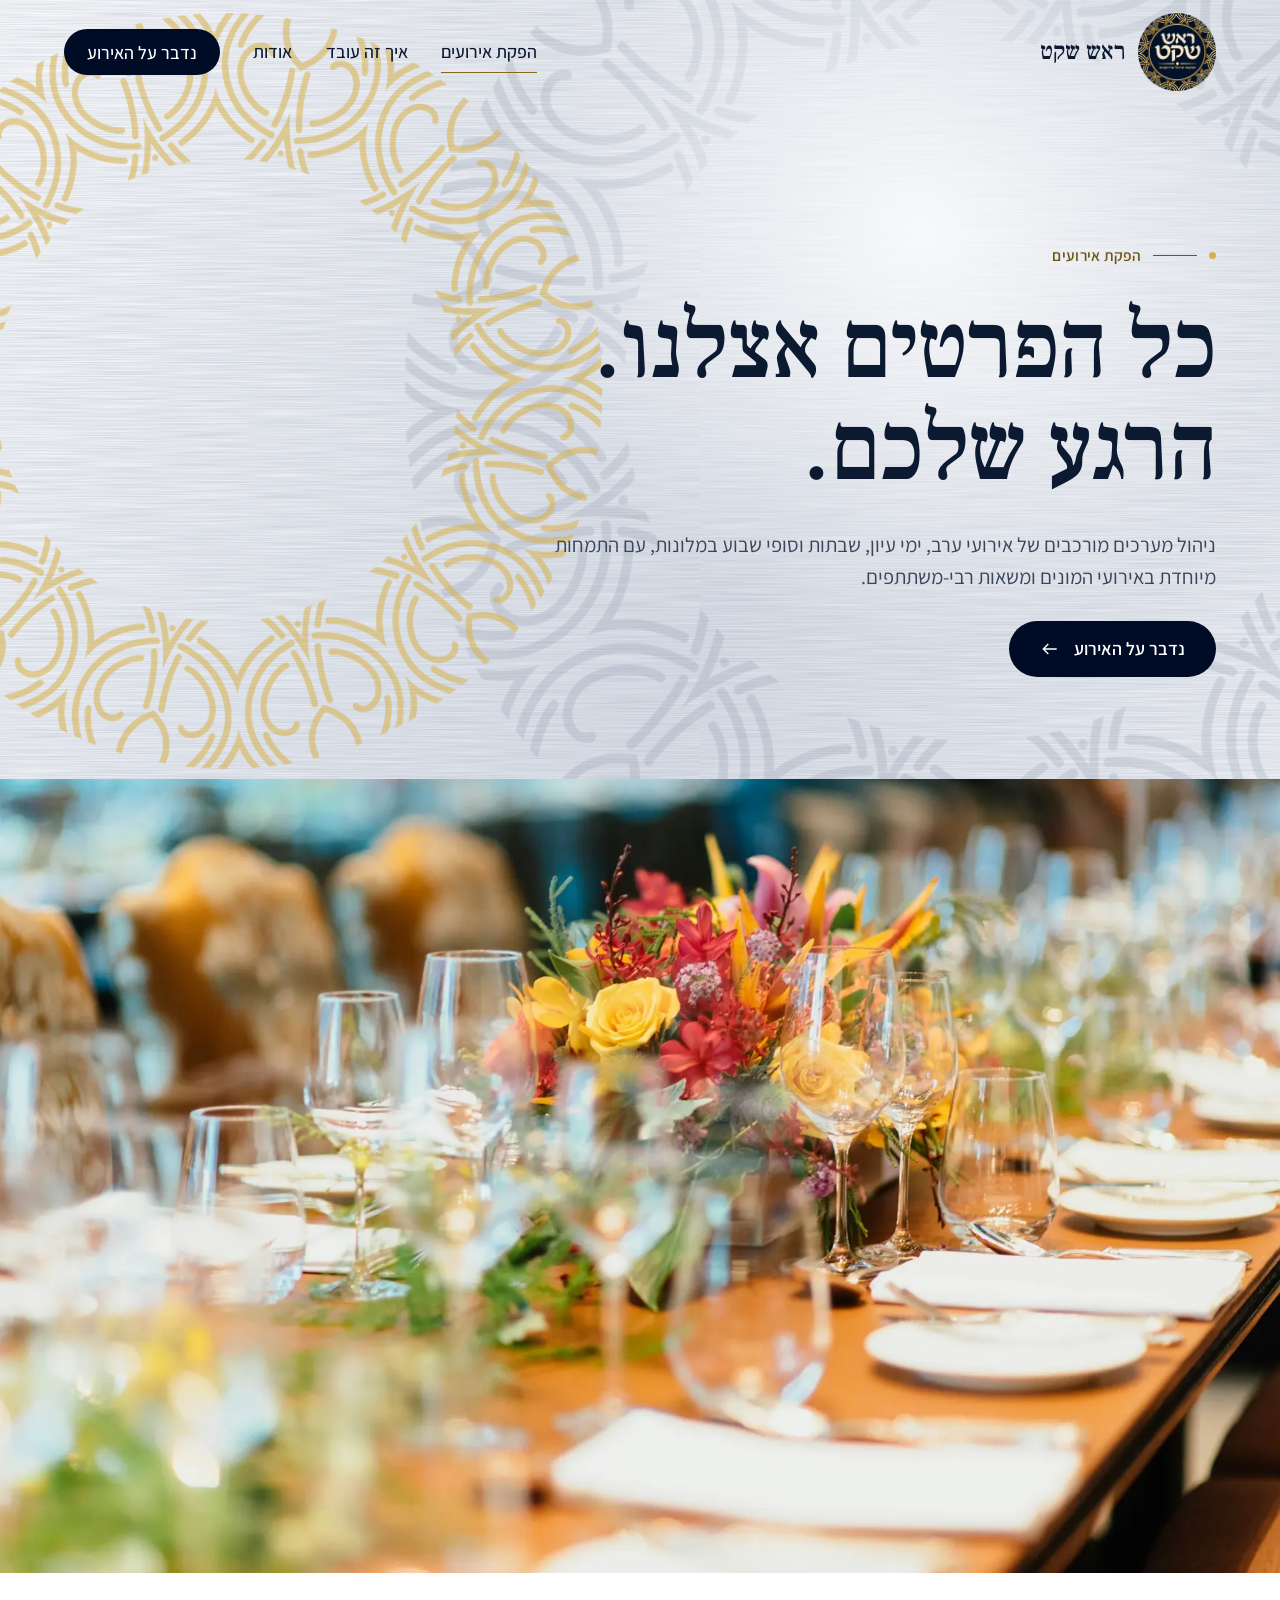
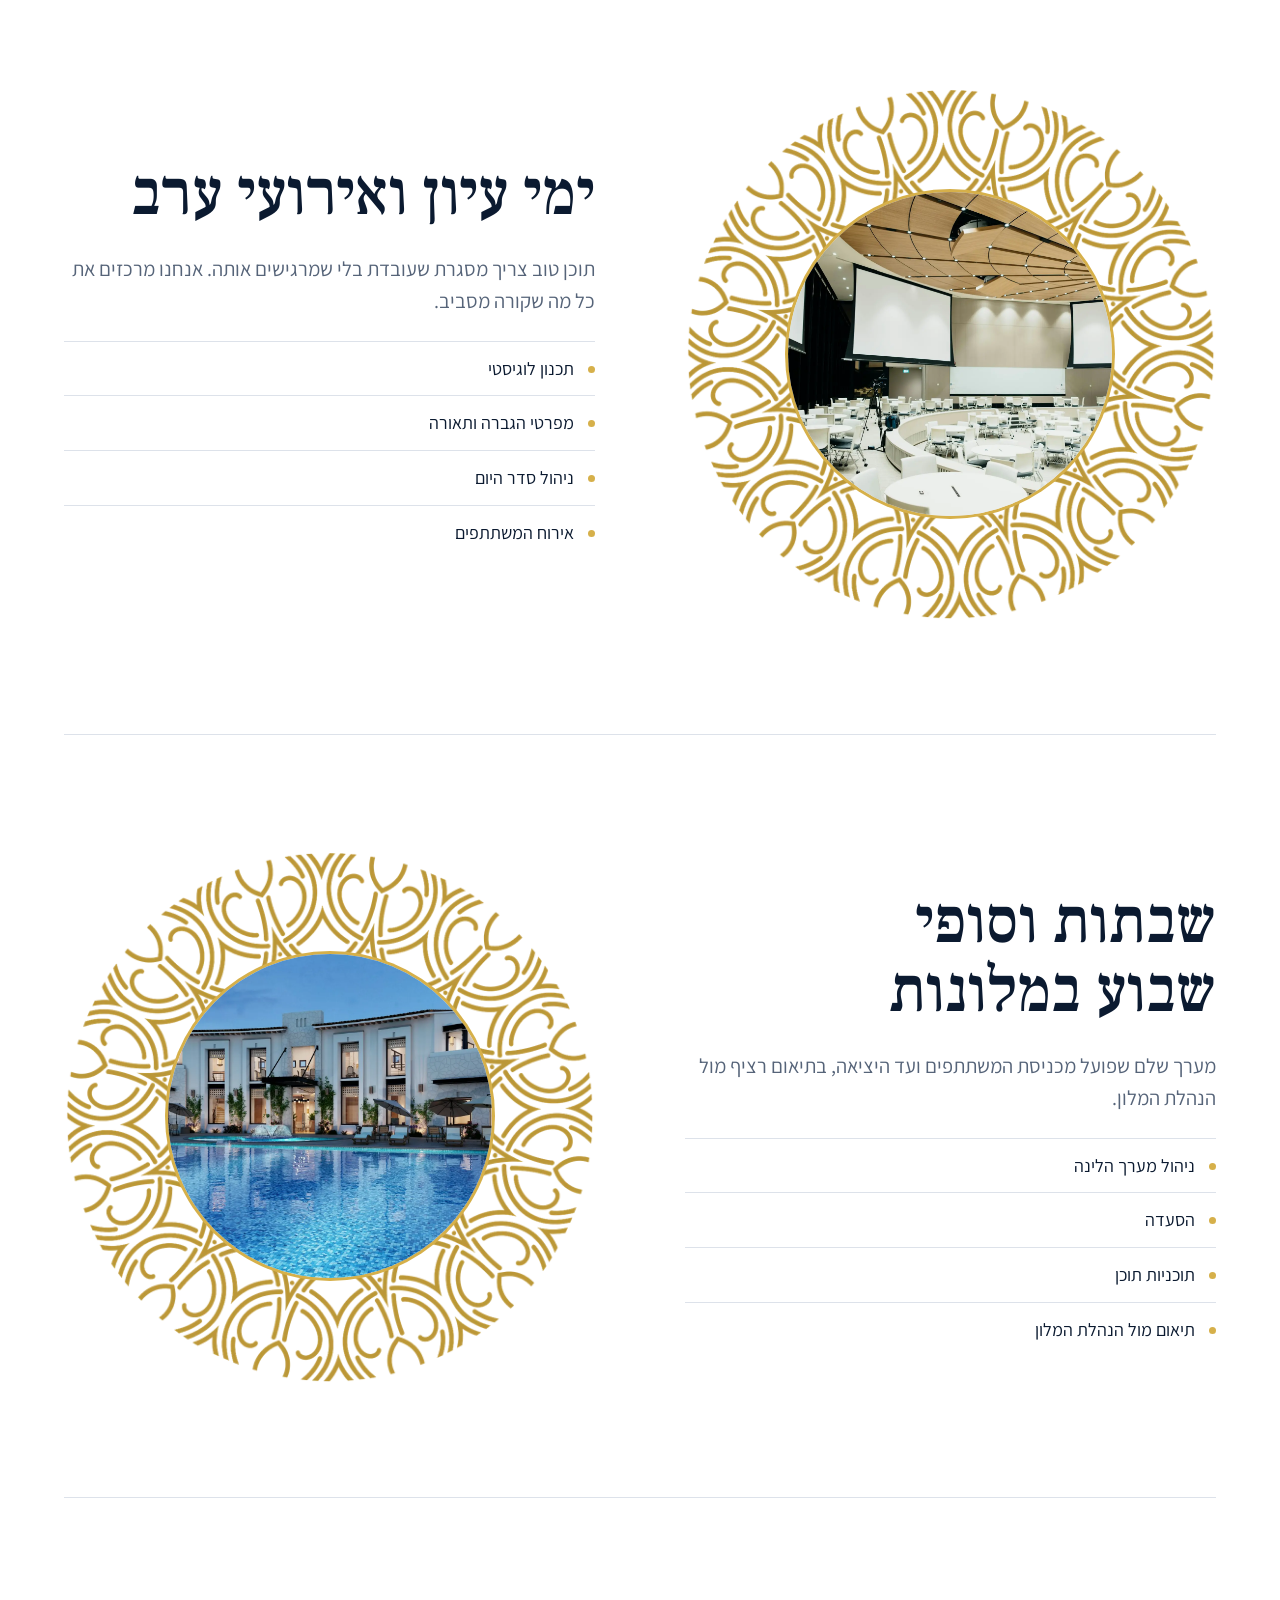
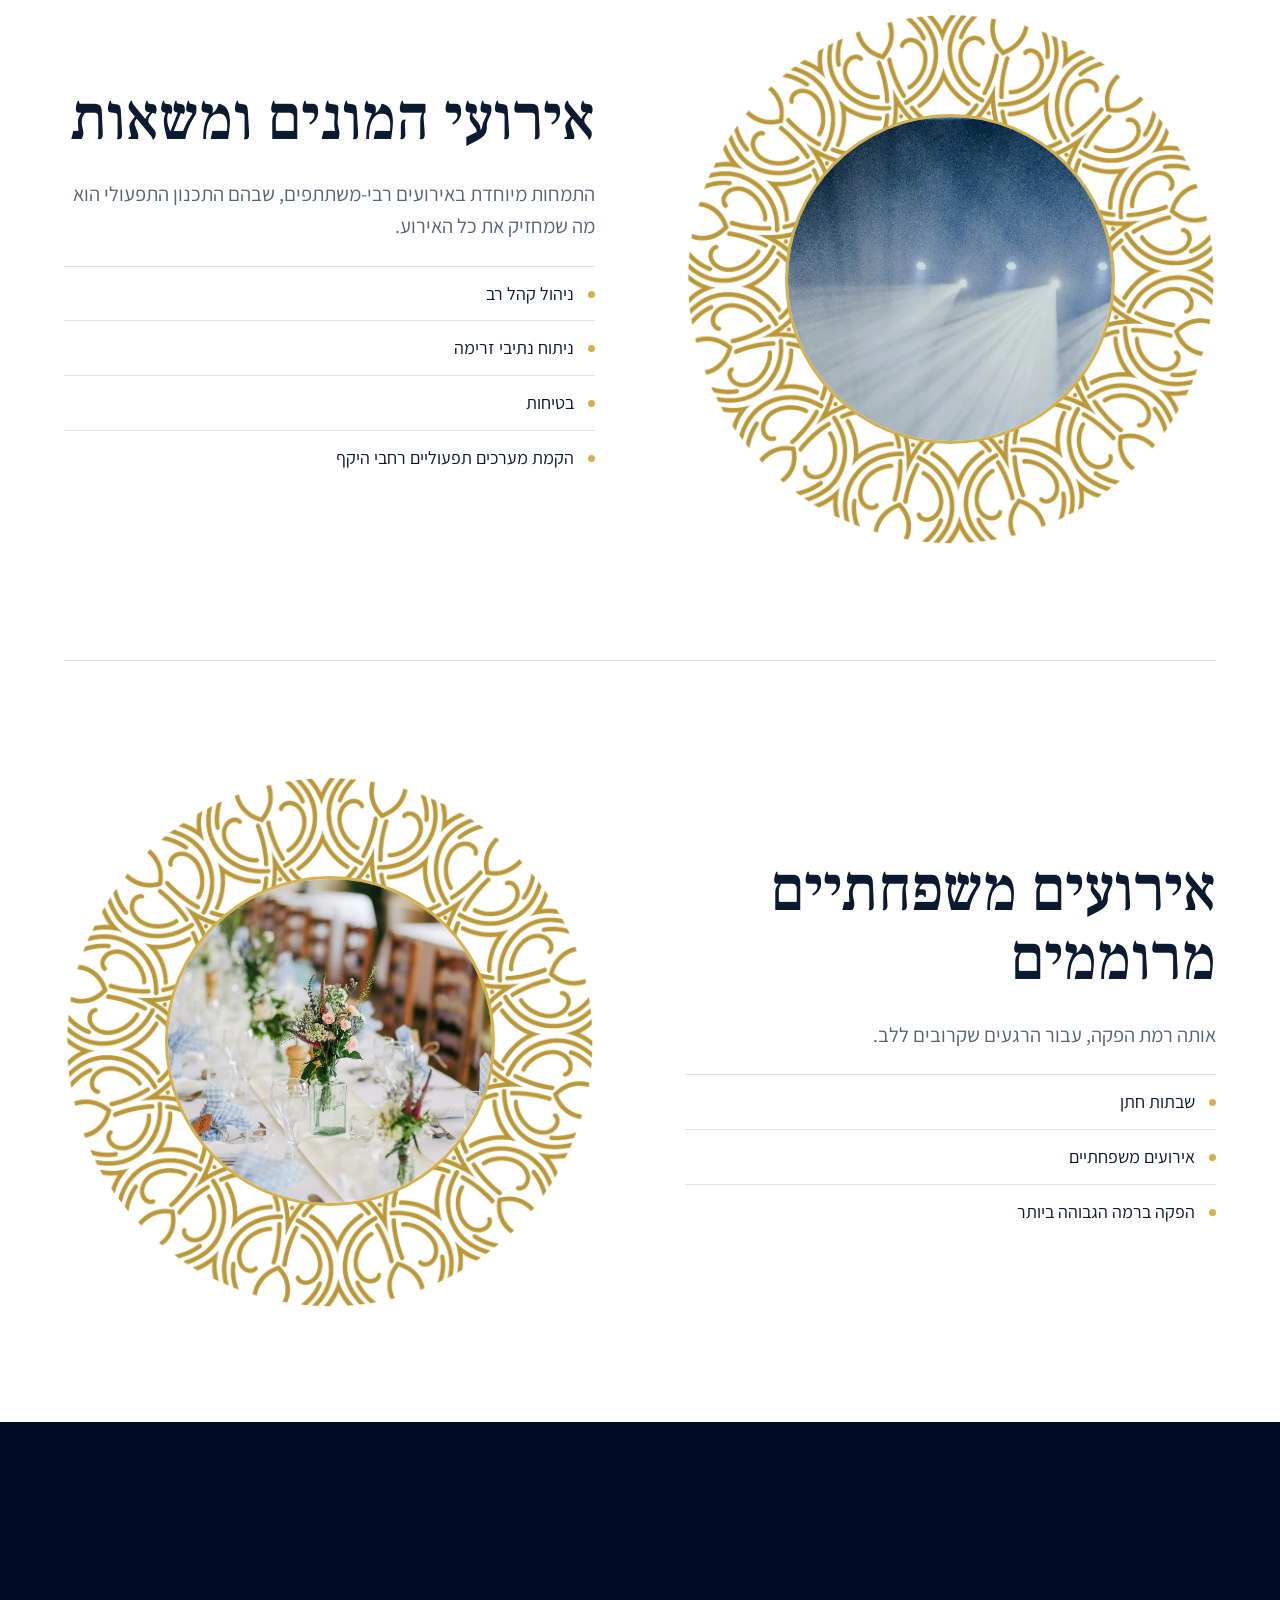
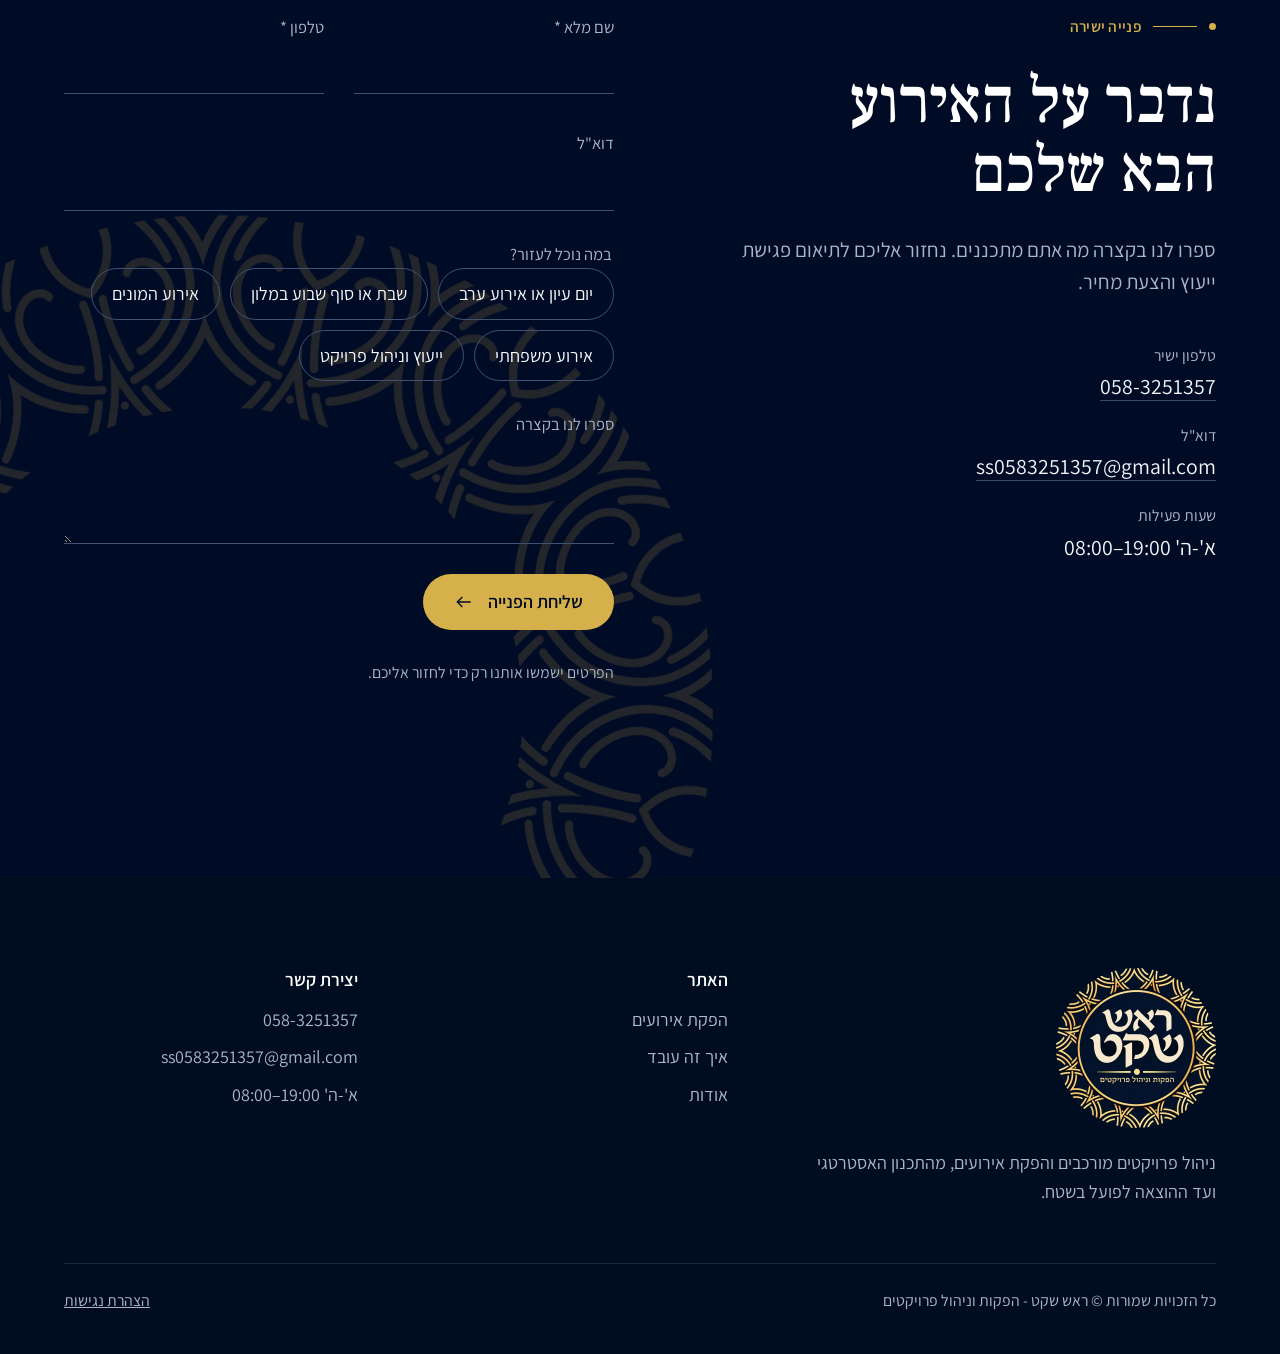
==== events.html @ f32905bb "Widen the closed circle so neighbouring tables show Co-Authored-By: Claude Opus 5.5 <noreply@anthrop" ====
<!doctype html>
<html lang="he" dir="rtl">
<head>
<title>הפקת אירועים | ראש שקט</title>
<meta charset="utf-8">
<meta name="viewport" content="width=device-width, initial-scale=1, viewport-fit=cover">
<meta name="claude:viewport-fit-sides" content="cover">
<meta name="description" content="הפקת ימי עיון, אירועי ערב, שבתות וסופי שבוע במלונות, אירועי המונים ומשאות ואירועים משפחתיים. גורם אחד שמרכז הכול.">
<meta name="theme-color" content="#000b25">
<meta property="og:title" content="הפקת אירועים | ראש שקט">
<meta property="og:description" content="הפקת ימי עיון, אירועי ערב, שבתות וסופי שבוע במלונות, אירועי המונים ומשאות ואירועים משפחתיים. גורם אחד שמרכז הכול.">
<meta property="og:type" content="website">
<meta property="og:locale" content="he_IL">
<meta property="og:image" content="assets/logo-disc.png">
<link rel="icon" href="assets/favicon.png" type="image/png">
<link rel="apple-touch-icon" href="assets/apple-touch-icon.png">
<link rel="preconnect" href="https://fonts.googleapis.com">
<link rel="preconnect" href="https://fonts.gstatic.com" crossorigin>
<link rel="stylesheet" href="https://fonts.googleapis.com/css2?family=Assistant:wght@400;500;600&family=Frank+Ruhl+Libre:wght@500&display=swap">
<link rel="stylesheet" href="assets/style.css?v=18">
<script type="application/ld+json">{"@context":"https://schema.org","@type":"ProfessionalService","name":"ראש שקט - הפקות וניהול פרויקטים","telephone":"+972-58-325-1357","email":"ss0583251357@gmail.com","openingHours":"Su-Th 08:00-19:00","areaServed":"IL"}</script>
</head>
<body>
<a class="skip" href="#main">דילוג לתוכן</a>
<header class="site-head">
  <div class="wrap head-in">
    <a class="brand" href="index.html" aria-label="ראש שקט, לעמוד הבית">
      <img src="assets/logo-disc.webp" alt="" width="78" height="78">
      <b>ראש שקט</b>
    </a>
    <nav class="nav" id="nav" aria-label="ראשי">
      <a href="events.html" aria-current="page">הפקת אירועים</a>
      <a href="index.html#process">איך זה עובד</a>
      <a href="index.html#about">אודות</a>
      <a class="btn btn-solid" href="#contact">נדבר על האירוע</a>
    </nav>
    <button class="menu-btn" type="button" aria-label="תפריט" aria-expanded="false" aria-controls="nav"><span></span><span></span></button>
  </div>
</header>
<main id="main">
<section class="page-hero silver">
  <div class="silver-orn" aria-hidden="true"></div>
  <div class="deco" aria-hidden="true" data-scroll-rot><img src="assets/ornament.webp" alt="" width="1100" height="1100"></div>
  <div class="wrap"><div class="in">
    <span class="mark">הפקת אירועים</span>
    <h1 class="h-xl">כל הפרטים אצלנו. הרגע שלכם.</h1>
    <p class="lead">ניהול מערכים מורכבים של אירועי ערב, ימי עיון, שבתות וסופי שבוע במלונות, עם התמחות מיוחדת באירועי המונים ומשאות רבי-משתתפים.</p>
    <a class="btn btn-solid" href="#contact">נדבר על האירוע <svg viewBox="0 0 24 24" fill="none" stroke="currentColor" stroke-width="1.6" aria-hidden="true"><path d="M20 12H4M10 6l-6 6 6 6"/></svg></a>
  </div></div>
</section>
<div class="bleed"><img data-parallax src="assets/images/feast.webp" alt="שולחן אירוע ערוך ומעוצב" width="1920" height="1280"></div>
<section><div class="wrap">
    <article class="chapter" id="study">
      <div class="chapter-media" data-reveal><div class="orb">
  <div class="orb-ring" aria-hidden="true"><img src="assets/ornament.webp" alt="" width="1100" height="1100" loading="lazy"></div>
  <div class="orb-photos"><img class="on" src="assets/images/conference.webp" alt="אולם כנסים ערוך" loading="lazy"></div>
</div></div>
      <div class="chapter-copy" data-reveal>
        <h2 class="h-l">ימי עיון ואירועי ערב</h2>
        <p class="lead">תוכן טוב צריך מסגרת שעובדת בלי שמרגישים אותה. אנחנו מרכזים את כל מה שקורה מסביב.</p>
        <ul class="ticks"><li>תכנון לוגיסטי</li><li>מפרטי הגברה ותאורה</li><li>ניהול סדר היום</li><li>אירוח המשתתפים</li></ul>
      </div>
    </article>
    <article class="chapter" id="hotels">
      <div class="chapter-media" data-reveal><div class="orb">
  <div class="orb-ring" aria-hidden="true"><img src="assets/ornament.webp" alt="" width="1100" height="1100" loading="lazy"></div>
  <div class="orb-photos"><img class="on" src="assets/images/hotel.webp" alt="מלון בשעת ערב" loading="lazy"></div>
</div></div>
      <div class="chapter-copy" data-reveal>
        <h2 class="h-l">שבתות וסופי שבוע במלונות</h2>
        <p class="lead">מערך שלם שפועל מכניסת המשתתפים ועד היציאה, בתיאום רציף מול הנהלת המלון.</p>
        <ul class="ticks"><li>ניהול מערך הלינה</li><li>הסעדה</li><li>תוכניות תוכן</li><li>תיאום מול הנהלת המלון</li></ul>
      </div>
    </article>
    <article class="chapter" id="mass">
      <div class="chapter-media" data-reveal><div class="orb">
  <div class="orb-ring" aria-hidden="true"><img src="assets/ornament.webp" alt="" width="1100" height="1100" loading="lazy"></div>
  <div class="orb-photos"><img class="on" src="assets/images/stage.webp" alt="במה מוארת באלומות אור" loading="lazy"></div>
</div></div>
      <div class="chapter-copy" data-reveal>
        <h2 class="h-l">אירועי המונים ומשאות</h2>
        <p class="lead">התמחות מיוחדת באירועים רבי-משתתפים, שבהם התכנון התפעולי הוא מה שמחזיק את כל האירוע.</p>
        <ul class="ticks"><li>ניהול קהל רב</li><li>ניתוח נתיבי זרימה</li><li>בטיחות</li><li>הקמת מערכים תפעוליים רחבי היקף</li></ul>
      </div>
    </article>
    <article class="chapter" id="family">
      <div class="chapter-media" data-reveal><div class="orb">
  <div class="orb-ring" aria-hidden="true"><img src="assets/ornament.webp" alt="" width="1100" height="1100" loading="lazy"></div>
  <div class="orb-photos"><img class="on" src="assets/images/table.webp" alt="שולחן אירוע ערוך" loading="lazy"></div>
</div></div>
      <div class="chapter-copy" data-reveal>
        <h2 class="h-l">אירועים משפחתיים מרוממים</h2>
        <p class="lead">אותה רמת הפקה, עבור הרגעים שקרובים ללב.</p>
        <ul class="ticks"><li>שבתות חתן</li><li>אירועים משפחתיים</li><li>הפקה ברמה הגבוהה ביותר</li></ul>
      </div>
    </article>
</div></section>
<section class="section navy on-navy" id="contact">
  <div class="deco" aria-hidden="true"><img src="assets/ornament.webp" alt="" width="1100" height="1100" loading="lazy"></div>
  <div class="wrap contact">
    <div class="contact-info" data-reveal>
      <span class="mark">פנייה ישירה</span>
      <h2 class="h-l">נדבר על האירוע הבא שלכם</h2>
      <p class="lead">ספרו לנו בקצרה מה אתם מתכננים. נחזור אליכם לתיאום פגישת ייעוץ והצעת מחיר.</p>
      <dl class="ways">
        <div><dt>טלפון ישיר</dt><dd><a href="tel:0583251357">058-3251357</a></dd></div>
        <div><dt>דוא"ל</dt><dd><a href="mailto:ss0583251357@gmail.com">ss0583251357@gmail.com</a></dd></div>
        <div><dt>שעות פעילות</dt><dd>א'-ה' <span dir="ltr">08:00–19:00</span></dd></div>
      </dl>
    </div>
    <div data-reveal>
      <form class="form" id="contact-form" novalidate>
        <div class="two">
          <div class="field"><label for="f-name">שם מלא *</label><input id="f-name" name="name" type="text" autocomplete="name" required><span class="err" role="alert"></span></div>
          <div class="field"><label for="f-phone">טלפון *</label><input id="f-phone" name="phone" type="tel" dir="rtl" autocomplete="tel" required><span class="err" role="alert"></span></div>
        </div>
        <div class="field"><label for="f-email">דוא"ל</label><input id="f-email" name="email" type="email" autocomplete="email"></div>
        <fieldset>
          <legend class="legend">במה נוכל לעזור?</legend>
          <div class="chips">
            <label><input type="radio" name="service" id="s-study" value="יום עיון או אירוע ערב"><span>יום עיון או אירוע ערב</span></label>
            <label><input type="radio" name="service" id="s-hotel" value="שבת או סוף שבוע במלון"><span>שבת או סוף שבוע במלון</span></label>
            <label><input type="radio" name="service" id="s-mass" value="אירוע המונים"><span>אירוע המונים</span></label>
            <label><input type="radio" name="service" id="s-family" value="אירוע משפחתי"><span>אירוע משפחתי</span></label>
            <label><input type="radio" name="service" id="s-consult" value="ייעוץ וניהול פרויקט"><span>ייעוץ וניהול פרויקט</span></label>
          </div>
        </fieldset>
        <div class="field"><label for="f-msg">ספרו לנו בקצרה</label><textarea id="f-msg" name="message" rows="3"></textarea></div>
        <button class="btn btn-gold" type="submit">שליחת הפנייה <svg viewBox="0 0 24 24" fill="none" stroke="currentColor" stroke-width="1.6" aria-hidden="true"><path d="M20 12H4M10 6l-6 6 6 6"/></svg></button>
        <p class="form-note">הפרטים ישמשו אותנו רק כדי לחזור אליכם.</p>
      </form>
      <div class="result" id="form-result" role="status" hidden>
        <h3>עוד צעד אחד כדי שהפנייה תגיע</h3>
        <p>לחצו כאן והפנייה תיפתח כהודעת דוא"ל מוכנה לשליחה. אפשר גם להתקשר: 058-3251357.</p>
        <a class="btn btn-gold" href="#">פתיחת הודעת דוא"ל <svg viewBox="0 0 24 24" fill="none" stroke="currentColor" stroke-width="1.6" aria-hidden="true"><path d="M20 12H4M10 6l-6 6 6 6"/></svg></a>
      </div>
    </div>
  </div>
</section>
</main>
<footer class="foot">
  <div class="wrap">
    <div class="foot-top">
      <div class="foot-brand">
        <img src="assets/logo-disc.webp" alt="לוגו ראש שקט" width="160" height="160" loading="lazy">
        <p>ניהול פרויקטים מורכבים והפקת אירועים, מהתכנון האסטרטגי ועד ההוצאה לפועל בשטח.</p>
      </div>
      <div>
        <h3>האתר</h3>
        <ul>
          <li><a href="events.html">הפקת אירועים</a></li>
          <li><a href="index.html#process">איך זה עובד</a></li>
          <li><a href="index.html#about">אודות</a></li>
        </ul>
      </div>
      <div>
        <h3>יצירת קשר</h3>
        <ul>
          <li><a href="tel:0583251357">058-3251357</a></li>
          <li style="overflow-wrap:anywhere"><a href="mailto:ss0583251357@gmail.com">ss0583251357@gmail.com</a></li>
          <li>א'-ה' <span dir="ltr">08:00–19:00</span></li>
        </ul>
      </div>
    </div>
    <div class="foot-low">
      <span>כל הזכויות שמורות © ראש שקט - הפקות וניהול פרויקטים</span>
      <button class="plain-btn" type="button" data-a11y>הצהרת נגישות</button>
    </div>
  </div>
</footer>
<dialog id="a11y" aria-labelledby="a11y-title">
  <h2 id="a11y-title">הצהרת נגישות</h2>
  <p>אנו ב"ראש שקט - הפקות וניהול פרויקטים" רואים חשיבות עליונה בהפעלת שירות נגיש ושוויוני לכלל הגולשים והלקוחות.</p>
  <ul>
    <li>ניגודיות צבעים לקריאות טובה.</li>
    <li>תמיכה בניווט מקלדת.</li>
    <li>מבנה קוד היררכי וברור.</li>
    <li>התאמה למכשירים ניידים וטאבלטים.</li>
    <li>צמצום תנועה למי שהגדיר זאת במכשיר שלו.</li>
  </ul>
  <p>נתקלתם בקושי? התקשרו אלינו בטלפון 058-3251357 ונשמח לסייע.</p>
  <button class="btn btn-solid" type="button">סגירה</button>
</dialog>
<div class="call-bar">
  <a class="btn btn-line" href="tel:0583251357">חיוג</a>
  <a class="btn btn-solid" href="#contact">השארת פרטים</a>
</div>
<script src="assets/main.js?v=18"></script>
</body>
</html>
---- assets/style.css ----
/* Airy white pages with navy pauses. The logo's ring, circle and line-dot-line carry the identity. */
:root {
  --navy: #000b25;
  --navy-2: #0a2144;
  --gold: #d6b04a;
  --gold-deep: #86681a;
  --paper: #ffffff;
  --mist: #f3f5f8;
  --ink: #0b1a30;
  --muted: #566479;
  --line: #dde2ea;
  --silver: #e6e9ef;
  --grain: url("data:image/svg+xml,%3Csvg xmlns='http://www.w3.org/2000/svg' width='700' height='700'%3E%3Cfilter id='b'%3E%3CfeTurbulence type='fractalNoise' baseFrequency='.012 .85' numOctaves='2' seed='4'/%3E%3CfeColorMatrix values='0 0 0 0 .32 0 0 0 0 .37 0 0 0 0 .46 0 0 0 .5 -.12'/%3E%3C/filter%3E%3Crect width='700' height='700' filter='url(%23b)'/%3E%3C/svg%3E");
  --on-navy: #f4f6fa;
  --on-navy-muted: #aab6c8;
  --display: "Frank Ruhl Libre", "David", "Times New Roman", serif;
  --body: "Assistant", "Segoe UI", Arial, sans-serif;
  --gutter: clamp(20px, 5vw, 80px);
  --section: clamp(96px, 15vw, 220px);
  --ease: cubic-bezier(.2, .7, .2, 1);
  color-scheme: light;
}

*, *::before, *::after { box-sizing: border-box; }
html { scroll-behavior: smooth; -webkit-text-size-adjust: 100%; overflow-x: hidden; overflow-x: clip; }
body {
  margin: 0;
  background: var(--paper);
  color: var(--ink);
  font-family: var(--body);
  font-size: clamp(18px, 1.25vw, 20px);
  line-height: 1.65;
  overflow-x: clip;
}
[hidden] { display: none !important; }
img { display: block; max-width: 100%; height: auto; }
a { color: inherit; }
h1, h2, h3, p, ul, ol, figure, blockquote { margin: 0; padding: 0; }
ul, ol { list-style: none; }
h1, h2, h3 { font-family: var(--display); font-weight: 500; line-height: 1.08; text-wrap: balance; }
:focus-visible { outline: 3px solid var(--gold); outline-offset: 3px; border-radius: 4px; }
[id] { scroll-margin-top: 110px; }

.wrap { padding-inline: max(var(--gutter), env(safe-area-inset-left, 0px)) max(var(--gutter), env(safe-area-inset-right, 0px)); max-width: 1680px; margin-inline: auto; }
.skip { position: fixed; top: -80px; right: 16px; z-index: 100; background: var(--navy); color: #fff; padding: 12px 20px; border-radius: 8px; }
.skip:focus { top: 12px; }
.section { padding-block: var(--section); }

/* The logo's line-dot-line */
.mark { display: inline-flex; align-items: center; gap: 12px; color: var(--gold-deep); font-size: .86em; font-weight: 600; letter-spacing: .02em; }
.mark::before { content: ""; width: 44px; height: 1px; background: currentColor; transform-origin: right; }
.mark::after { content: ""; width: 7px; height: 7px; border-radius: 50%; background: var(--gold); order: -1; }
.on-navy .mark { color: var(--gold); }

.h-xl { font-size: clamp(54px, 7.4vw, 124px); letter-spacing: -.01em; }
.h-l { font-size: clamp(36px, 5vw, 80px); }
.h-m { font-size: clamp(28px, 3vw, 46px); }
.lead { font-size: clamp(20px, 1.6vw, 26px); line-height: 1.55; color: var(--muted); max-width: 34em; }
.on-navy .lead { color: var(--on-navy-muted); }

/* Buttons */
.btn { display: inline-flex; align-items: center; gap: 14px; min-height: 56px; padding: 12px 30px; border-radius: 999px; border: 1px solid transparent; font: 600 1em var(--body); text-decoration: none; cursor: pointer; transition: background .35s var(--ease), color .35s var(--ease), border-color .35s var(--ease); }
.btn svg { width: 20px; height: 20px; transition: transform .35s var(--ease); }
.btn:hover svg { transform: translateX(-6px); }
.btn-solid { background: var(--navy); color: #fff; }
.btn-solid:hover { background: var(--navy-2); }
.btn-gold { background: var(--gold); color: var(--navy); }
.btn-gold:hover { background: #e4c263; }
.btn-line { border-color: var(--line); color: var(--ink); }
.btn-line:hover { border-color: var(--ink); }
.on-navy .btn-line { border-color: #3a4c69; color: #fff; }
.on-navy .btn-line:hover { border-color: #fff; }
.link { display: inline-flex; align-items: center; gap: 10px; font-weight: 600; text-decoration: none; border-bottom: 1px solid var(--gold); padding-bottom: 2px; }
.link svg { width: 18px; height: 18px; transition: transform .35s var(--ease); }
.link:hover svg { transform: translateX(-6px); }

/* Header */
.site-head { position: fixed; inset: 0 0 auto; z-index: 50; padding-top: env(safe-area-inset-top, 0px); transition: background .35s, box-shadow .35s; }
.site-head::before { content: ""; position: absolute; inset: 0; z-index: -1; background: rgba(255, 255, 255, .92); backdrop-filter: blur(14px); box-shadow: 0 1px 0 var(--line); opacity: 0; transition: opacity .35s; }
.site-head.is-stuck::before { opacity: 1; }
.head-in { display: flex; align-items: center; justify-content: space-between; gap: 24px; height: 104px; transition: height .35s var(--ease); }
.is-stuck .head-in { height: 86px; }
.is-stuck .brand img { width: 66px; height: 66px; }
.brand { display: flex; align-items: center; gap: 12px; text-decoration: none; }
.brand img { width: 78px; height: 78px; transition: width .35s var(--ease), height .35s var(--ease), transform .5s var(--ease); }
.brand:hover img { transform: scale(1.05); }
.brand b { font: 500 1.35em/1 var(--display); }
.nav { display: flex; align-items: center; gap: clamp(20px, 2.6vw, 44px); }
.nav a { text-decoration: none; font-weight: 500; position: relative; padding-block: 8px; }
.nav a:not(.btn)::after { content: ""; position: absolute; inset: auto 0 2px; height: 1px; background: var(--gold-deep); transform: scaleX(0); transform-origin: right; transition: transform .35s var(--ease); }
.nav a:not(.btn):hover::after, .nav a[aria-current]::after { transform: scaleX(1); }
.nav .btn { min-height: 46px; padding: 8px 22px; }
.menu-btn { display: none; width: 48px; height: 48px; border: 0; background: none; cursor: pointer; padding: 12px; }
.menu-btn span { display: block; height: 2px; background: var(--ink); transition: transform .3s; }
.menu-btn span + span { margin-top: 8px; }
.menu-btn[aria-expanded="true"] span:first-child { transform: translateY(5px) rotate(45deg); }
.menu-btn[aria-expanded="true"] span:last-child { transform: translateY(-5px) rotate(-45deg); }

/* Hero: the logo's circle opens like an aperture */
.hero { position: relative; height: 240vh; height: 240svh; background: var(--paper); }
.hero-stick { position: sticky; top: 0; height: 100vh; height: 100svh; overflow: hidden; display: flex; align-items: center; }
/* Brushed silver: moving sheen, a highlight that follows the pointer, fine metal grain */
.silver { background-color: var(--silver); isolation: isolate; }
.silver::before { content: ""; position: absolute; inset: 0; z-index: -2; background: linear-gradient(118deg, #f8f9fb 0%, #d9dee7 22%, #f5f6f9 42%, #c9d0dc 62%, #f2f4f7 80%, #dde2ea 100%); background-size: 280% 280%; animation: sheen 22s ease-in-out infinite alternate; }
.silver::after { content: ""; position: absolute; inset: 0; z-index: -1; background: radial-gradient(circle 46vmax at var(--mx, 72%) var(--my, 30%), rgba(255, 255, 255, .85), transparent 70%), var(--grain); background-size: auto, 700px 700px; }
.silver-orn { position: absolute; z-index: -1; width: 128vmin; aspect-ratio: 1; right: -30vmin; top: 50%; translate: 0 -50%; background: #66748c; opacity: .17; -webkit-mask: url(ornament.webp) center / 100% 100% no-repeat; mask: url(ornament.webp) center / 100% 100% no-repeat; animation: spin 180s linear infinite reverse; pointer-events: none; }
.hero-media { position: absolute; inset: 0; clip-path: circle(var(--r, 26vh) at var(--x, 26%) var(--y, 54%)); }
.hero-media img { width: 100%; height: 100%; object-fit: cover; transform: translateY(var(--hy, 0)) scale(var(--zoom, 1.18)); filter: brightness(var(--lift, 1)); }
/* The closed circle shows one set table up close, and hands over to the whole hall as it opens */
.hero-media .hero-first { position: absolute; left: var(--x, 26%); top: var(--y, 54%); width: var(--fw, 52vh); height: var(--fw, 52vh); max-width: none; aspect-ratio: 1; translate: none; object-fit: cover; filter: none; transform: translate(-50%, -50%) scale(var(--fs, 1)); opacity: var(--fo, 1); }
.hero-shade { position: absolute; inset: 0; background: linear-gradient(to top, rgba(0, 11, 37, .62) 0%, rgba(0, 11, 37, .38) 24%, transparent 44%); opacity: var(--shade, 0); }
.hero-ring { position: absolute; left: 0; top: 0; width: var(--ring, 66vh); aspect-ratio: 1; transform: translate(var(--rx, 0), var(--ry, 0)) translate(-50%, -50%) scale(var(--rs, 1)) rotate(var(--rot, 0deg)); opacity: var(--ro, 1); pointer-events: none; will-change: transform; }
.spin { position: absolute; inset: 0; animation: spin 120s linear infinite; }
.hero-ring img { width: 100%; height: 100%; filter: brightness(.86) saturate(1.1); }
/* A band of light travels around the gold ornament */
.glint { position: absolute; inset: 0; background: conic-gradient(from var(--glint, 0deg), transparent 0 70%, #fff6cf 84%, transparent 94%); -webkit-mask: url(ornament.webp) center / 100% 100% no-repeat; mask: url(ornament.webp) center / 100% 100% no-repeat; animation: glint 7s linear infinite; }
.hero-copy { position: relative; z-index: 2; padding-top: 74px; width: 100%; opacity: var(--co, 1); transform: translateY(var(--cy, 0)); }
.hero .lead, .page-hero .lead { color: #38455a; }
.hero .btn-line { background: rgba(255, 255, 255, .55); border-color: #aeb7c5; }
.hero h1 span + span, .page-hero .mark, .hero .mark { color: #6f5512; }
.hero-copy .in { max-width: 44vw; display: grid; gap: clamp(18px, 2vw, 32px); justify-items: start; }
.hero h1 span { display: block; animation: rise 1.1s var(--ease) both; }
.hero h1 span + span { animation-delay: .14s; color: var(--gold-deep); }
.hero-actions { display: flex; flex-wrap: wrap; gap: 14px; align-items: center; }
.hero-after { position: absolute; z-index: 3; inset: auto 0 12vh; color: #fff; opacity: var(--ao, 0); transform: translateY(var(--ay, 30px)); pointer-events: none; }
.hero-after p { font: 500 clamp(32px, 5vw, 84px)/1.12 var(--display); max-width: 16em; text-wrap: balance; text-shadow: 0 2px 18px rgba(0, 11, 37, .75); }

@property --glint { syntax: "<angle>"; inherits: false; initial-value: 0deg; }
@keyframes glint { to { --glint: 360deg; } }
@keyframes sheen { from { background-position: 0% 30%; } to { background-position: 100% 70%; } }
@keyframes spin { to { transform: rotate(-360deg); } }
@keyframes rise { from { transform: translateY(26px); } to { transform: none; } }

/* Page hero for inner pages */
.page-hero { padding-block: clamp(150px, 19vw, 260px) clamp(60px, 8vw, 110px); position: relative; overflow: hidden; }
.page-hero .in { display: grid; gap: 28px; justify-items: start; position: relative; z-index: 1; max-width: 1000px; }
.page-hero .deco { position: absolute; left: -12vw; top: 50%; width: min(62vw, 760px); translate: 0 -50%; opacity: .55; }
.deco img { width: 100%; animation: spin 140s linear infinite; }
.bleed { width: 100%; height: clamp(320px, 62vw, 860px); overflow: hidden; }
.bleed img { width: 100%; height: 118%; object-fit: cover; transform: translateY(var(--py, 0)); }

/* Marquee */
.ticker { padding-block: clamp(36px, 5vw, 64px); overflow: hidden; border-bottom: 1px solid var(--line); direction: ltr; }
.ticker-track { display: flex; width: max-content; animation: slide 46s linear infinite; }
.ticker:hover .ticker-track { animation-play-state: paused; }
.ticker ul { display: flex; align-items: center; direction: rtl; flex-direction: row-reverse; }
.ticker li { display: flex; align-items: center; font: 500 clamp(26px, 3.2vw, 52px)/1 var(--display); white-space: nowrap; }
.ticker li::after { content: ""; width: 10px; height: 10px; margin-inline: clamp(28px, 4vw, 60px); border-radius: 50%; background: var(--gold); }
@keyframes slide { to { transform: translateX(-50%); } }

/* One partner */
.one { display: grid; gap: clamp(56px, 8vw, 120px); }
.one-text { font: 500 clamp(34px, 5.2vw, 88px)/1.18 var(--display); max-width: 19em; }
.one-text span { color: #c6cdd8; transition: color .4s; }
.one-text span.on { color: var(--ink); }
.stats { display: grid; grid-template-columns: repeat(3, minmax(0, 1fr)); gap: clamp(24px, 4vw, 64px); }
.stat { display: grid; gap: 6px; border-top: 1px solid var(--line); padding-top: 22px; }
.stat b { font: 500 clamp(52px, 7vw, 112px)/1 var(--display); color: var(--navy); font-variant-numeric: tabular-nums; unicode-bidi: isolate; text-align: right; }
.stat span { color: var(--muted); }
.ends { display: flex; flex-wrap: wrap; gap: 12px; }
.ends li { padding: 10px 22px; border: 1px solid var(--line); border-radius: 999px; }

/* Services with a ring-framed image */
.svc-head { display: grid; gap: 22px; margin-bottom: clamp(48px, 7vw, 100px); }
.svc { display: grid; grid-template-columns: minmax(0, 1.1fr) minmax(0, 1fr); gap: clamp(40px, 7vw, 120px); align-items: start; }
.svc-list { min-width: 0; }
.svc-row { border-top: 1px solid var(--line); }
.svc-row:last-child { border-bottom: 1px solid var(--line); }
.svc-row a { display: grid; gap: 10px; padding-block: clamp(28px, 3.4vw, 52px); text-decoration: none; transition: padding .45s var(--ease); }
.svc-row h3 { font-size: clamp(30px, 3.5vw, 58px); color: #8d98a9; transition: color .35s; }
.svc-row p { color: var(--muted); max-width: 30em; }
.svc-row small { color: var(--gold-deep); font-weight: 600; font-size: .86em; }
.svc-row.on h3, .svc-row a:hover h3 { color: var(--ink); }
.svc-row.on a { padding-inline-start: 22px; }
.svc-view { position: sticky; top: 14vh; min-width: 0; }
.orb { position: relative; width: min(100%, 68vh); aspect-ratio: 1; margin-inline: auto; }
.orb-ring { position: absolute; inset: 0; }
.orb-ring img { width: 100%; animation: spin 100s linear infinite; filter: brightness(.86) saturate(1.1); }
.orb-photos { position: absolute; inset: 19.5%; border-radius: 50%; overflow: hidden; box-shadow: 0 0 0 3px var(--gold); background: var(--mist); }
.orb-photos img { position: absolute; inset: 0; width: 100%; height: 100%; object-fit: cover; opacity: 0; transform: scale(1.1); transition: opacity .7s, transform 1.4s var(--ease); }
.orb-photos img.on { opacity: 1; transform: none; }

/* Process */
.navy { background: var(--navy); color: var(--on-navy); position: relative; overflow: hidden; contain: paint; }
.navy h2, .navy h3 { color: #fff; }
.navy .deco { position: absolute; width: min(80vw, 1000px); left: -22vw; bottom: -26vw; opacity: .16; pointer-events: none; }
.steps { position: relative; display: grid; grid-template-columns: repeat(4, minmax(0, 1fr)); gap: clamp(24px, 3vw, 56px); margin-top: clamp(60px, 8vw, 120px); padding-top: 42px; }
.steps::before, .steps::after { content: ""; position: absolute; top: 7px; inset-inline: 0; height: 1px; background: #2c3e5c; }
.steps::after { background: var(--gold); transform: scaleX(var(--p, 0)); transform-origin: right; }
.step { position: relative; display: grid; gap: 14px; align-content: start; }
.step::before { content: ""; position: absolute; top: -42px; right: 0; width: 15px; height: 15px; border-radius: 50%; background: var(--navy); border: 1px solid var(--gold); transition: background .4s; z-index: 1; }
.step.on::before { background: var(--gold); }
.step b { font: 500 1em var(--body); color: var(--gold); }
.step h3 { font-size: clamp(26px, 2.5vw, 40px); }
.step p { color: var(--on-navy-muted); }

/* Quote */
.quote { display: grid; justify-items: center; text-align: center; gap: 34px; position: relative; }
.quote .deco { position: absolute; width: min(90vw, 780px); top: 50%; left: 50%; translate: -50% -50%; opacity: .2; pointer-events: none; }
.quote blockquote { position: relative; font: 500 clamp(30px, 4.2vw, 68px)/1.25 var(--display); max-width: 19em; text-wrap: balance; }
.quote figcaption { position: relative; color: var(--muted); }
.quote figure { display: grid; gap: 30px; justify-items: center; }

/* About */
.about { display: grid; grid-template-columns: minmax(0, 1fr) minmax(0, 1fr); gap: clamp(40px, 8vw, 140px); align-items: center; }
.about-copy { display: grid; gap: 26px; justify-items: start; min-width: 0; }
.arch { border-radius: 999px 999px 0 0; overflow: hidden; aspect-ratio: 4 / 5; min-width: 0; }
.arch img { width: 100%; height: 118%; object-fit: cover; transform: translateY(var(--py, 0)); }

/* Contact */
.contact { display: grid; grid-template-columns: minmax(0, 1fr) minmax(0, 1.1fr); gap: clamp(56px, 8vw, 140px); position: relative; z-index: 1; }
.contact-info { display: grid; gap: 28px; align-content: start; justify-items: start; min-width: 0; }
.ways { display: grid; gap: 18px; margin-top: 18px; }
.ways dt { color: var(--on-navy-muted); font-size: .88em; }
.ways dd { margin: 0; font-size: clamp(20px, 1.7vw, 26px); overflow-wrap: anywhere; }
.ways a { text-decoration: none; border-bottom: 1px solid #3a4c69; }
.ways a:hover { border-color: var(--gold); }
.form { display: grid; gap: 30px; min-width: 0; }
.two { display: grid; grid-template-columns: minmax(0, 1fr) minmax(0, 1fr); gap: 30px; }
.field { display: grid; gap: 6px; min-width: 0; }
.field label, .legend { color: var(--on-navy-muted); font-size: .92em; }
.field input, .field textarea { width: 100%; background: transparent; border: 0; border-bottom: 1px solid #3f5271; color: #fff; font: 400 1.08em var(--body); padding: 10px 0; border-radius: 0; transition: border-color .3s; }
.field input:focus, .field textarea:focus { outline: 0; border-color: var(--gold); box-shadow: 0 1px 0 var(--gold); }
.field textarea { resize: vertical; min-height: 96px; }
.field .err { color: #ffc9a8; font-size: .88em; min-height: 0; }
fieldset { border: 0; margin: 0; padding: 0; min-width: 0; display: grid; gap: 12px; }
.chips { display: flex; flex-wrap: wrap; gap: 10px; }
.chips label { display: block; cursor: pointer; }
.chips input { position: absolute; opacity: 0; width: 1px; height: 1px; }
.chips span { display: block; padding: 10px 20px; border: 1px solid #3f5271; border-radius: 999px; transition: background .3s, color .3s, border-color .3s; }
.chips input:checked + span { background: var(--gold); color: var(--navy); border-color: var(--gold); font-weight: 600; }
.chips input:focus-visible + span { outline: 3px solid var(--gold); outline-offset: 3px; }
.form .btn { justify-self: start; }
.form-note { color: var(--on-navy-muted); font-size: .88em; }
.result { border: 1px solid var(--gold); border-radius: 16px; padding: 26px; display: grid; gap: 14px; justify-items: start; }
.result h3 { font-size: clamp(26px, 2.4vw, 36px); }

/* Inner pages */
.chapter { display: grid; grid-template-columns: minmax(0, 1fr) minmax(0, 1fr); gap: clamp(40px, 7vw, 130px); align-items: center; padding-block: clamp(64px, 9vw, 140px); }
.chapter + .chapter { border-top: 1px solid var(--line); }
.chapter:nth-child(even) .chapter-media { order: 2; }
.chapter-media { position: relative; min-width: 0; }
.chapter-media .orb { width: min(100%, 72vh); }
.chapter-copy { display: grid; gap: 24px; justify-items: start; min-width: 0; }
.ticks { display: grid; gap: 12px; width: 100%; }
.ticks li { display: flex; gap: 14px; align-items: baseline; border-top: 1px solid var(--line); padding-top: 12px; }
.ticks li::before { content: ""; flex: none; width: 7px; height: 7px; border-radius: 50%; background: var(--gold); translate: 0 -2px; }
.cta-band { display: grid; gap: 30px; justify-items: start; position: relative; z-index: 1; }

/* Footer */
.foot { background: #000c1f; color: var(--on-navy-muted); padding-block: clamp(56px, 7vw, 96px) 40px; }
.foot-top { display: grid; grid-template-columns: minmax(0, 1.4fr) repeat(2, minmax(0, 1fr)); gap: clamp(32px, 6vw, 96px); }
.foot-brand { display: grid; gap: 20px; justify-items: start; }
.foot-brand img { width: 160px; height: 160px; }
.foot h3 { font: 600 1em var(--body); color: #fff; margin-bottom: 14px; }
.foot ul { display: grid; gap: 8px; }
.foot a { text-decoration: none; }
.foot a:hover { color: #fff; }
.foot-low { margin-top: 56px; padding-top: 24px; border-top: 1px solid #1c2a44; display: flex; flex-wrap: wrap; gap: 12px 28px; justify-content: space-between; font-size: .88em; }
.plain-btn { background: none; border: 0; padding: 0; color: inherit; font: inherit; text-decoration: underline; cursor: pointer; }

dialog { border: 0; border-radius: 20px; padding: clamp(24px, 4vw, 44px); max-width: min(640px, calc(100vw - 32px)); color: var(--ink); background: #fff; }
dialog::backdrop { background: rgba(0, 11, 37, .7); }
dialog h2 { font-size: 32px; margin-bottom: 14px; }
dialog ul { list-style: disc; padding-inline-start: 22px; margin-block: 14px; }
dialog .btn { margin-top: 18px; }

/* Phone call bar */
.call-bar { position: fixed; inset: auto 0 0; z-index: 40; display: none; grid-template-columns: 1fr 1fr; gap: 8px; padding: 10px max(16px, env(safe-area-inset-right, 0px)) calc(10px + env(safe-area-inset-bottom, 0px)) max(16px, env(safe-area-inset-left, 0px)); background: rgba(255, 255, 255, .96); box-shadow: 0 -1px 0 var(--line); transform: translateY(110%); transition: transform .4s var(--ease); }
.call-bar.show { transform: none; }
.call-bar .btn { min-height: 48px; justify-content: center; padding: 8px 12px; }
.call-bar .btn-line { background: #fff; }

/* Scroll reveals, applied only to what starts below the fold */
.will-reveal { opacity: 0; transform: translateY(34px); }
.revealed { opacity: 1; transform: none; transition: opacity 1s var(--ease), transform 1s var(--ease); }

@media (max-width: 960px) {
  .menu-btn { display: block; }
  .nav { position: fixed; inset: 0; z-index: -1; background: #fff; flex-direction: column; justify-content: center; gap: 22px; font-size: 26px; opacity: 0; visibility: hidden; transition: opacity .3s, visibility .3s; }
  .nav.open { opacity: 1; visibility: visible; }
  .head-in { height: 84px; }
  .is-stuck .head-in { height: 72px; }
  .brand img { width: 64px; height: 64px; }
  .is-stuck .brand img { width: 56px; height: 56px; }
  .hero-copy { align-self: flex-start; padding-top: 88px; }
  .hero h1 { margin-bottom: 12px; }
  .hero-copy .in { max-width: none; gap: 20px; }
  /* The whole photo fits inside the small circle at rest, then grows to fill the screen */
  .hero-media img { position: absolute; left: 50%; top: 0; width: auto; max-width: none; height: 100%; aspect-ratio: 3 / 2; translate: -50% 0; }
  .hero-actions .btn-line { display: none; }
  .hero-after { bottom: 18vh; }
  .stats { grid-template-columns: minmax(0, 1fr); gap: 20px; }
  .stat { grid-template-columns: minmax(0, .8fr) minmax(0, 1fr); align-items: center; }
  /* On phones the ring stays in view and changes photo as the rows scroll past it */
  .svc { display: block; }
  .svc-view { position: sticky; top: calc(72px + env(safe-area-inset-top, 0px)); z-index: 2; padding-block: 14px 26px; background: linear-gradient(var(--paper) 86%, transparent); }
  .svc-view .orb { width: min(62vw, 31vh); }
  .svc-row a { padding-block: 26px; }
  .svc-row.on a { padding-inline-start: 0; }
  .page-hero .deco { display: none; }
  .steps { grid-template-columns: minmax(0, 1fr); padding-top: 0; padding-inline-start: 34px; gap: 44px; }
  .steps::before, .steps::after { inset: 0 auto 0 auto; right: 7px; top: 0; width: 1px; height: 100%; }
  .steps::after { transform: scaleY(var(--p, 0)); transform-origin: top; }
  .step::before { top: 8px; right: -34px; }
  .about, .contact, .chapter { grid-template-columns: minmax(0, 1fr); }
  .chapter:nth-child(even) .chapter-media { order: 0; }
  .foot-top { grid-template-columns: minmax(0, 1fr) minmax(0, 1fr); }
  .foot-brand { grid-column: 1 / -1; }
  .two { grid-template-columns: minmax(0, 1fr); }
  .call-bar { display: grid; }
  body { padding-bottom: 72px; }
}

@media (max-width: 960px) and (max-height: 720px) {
  .hero-copy .lead { display: none; }
}

@media (prefers-reduced-motion: reduce) {
  html { scroll-behavior: auto; }
  *, *::before, *::after { animation: none !important; transition: none !important; }
  .hero { height: auto; }
  .hero-stick { position: relative; min-height: 100svh; }
  .will-reveal { opacity: 1; transform: none; }
  .ticker-track { flex-wrap: wrap; width: auto; }
  .ticker ul[aria-hidden] { display: none; }
}

@media (max-width: 520px) {
  .foot-top { grid-template-columns: minmax(0, 1fr); }
}
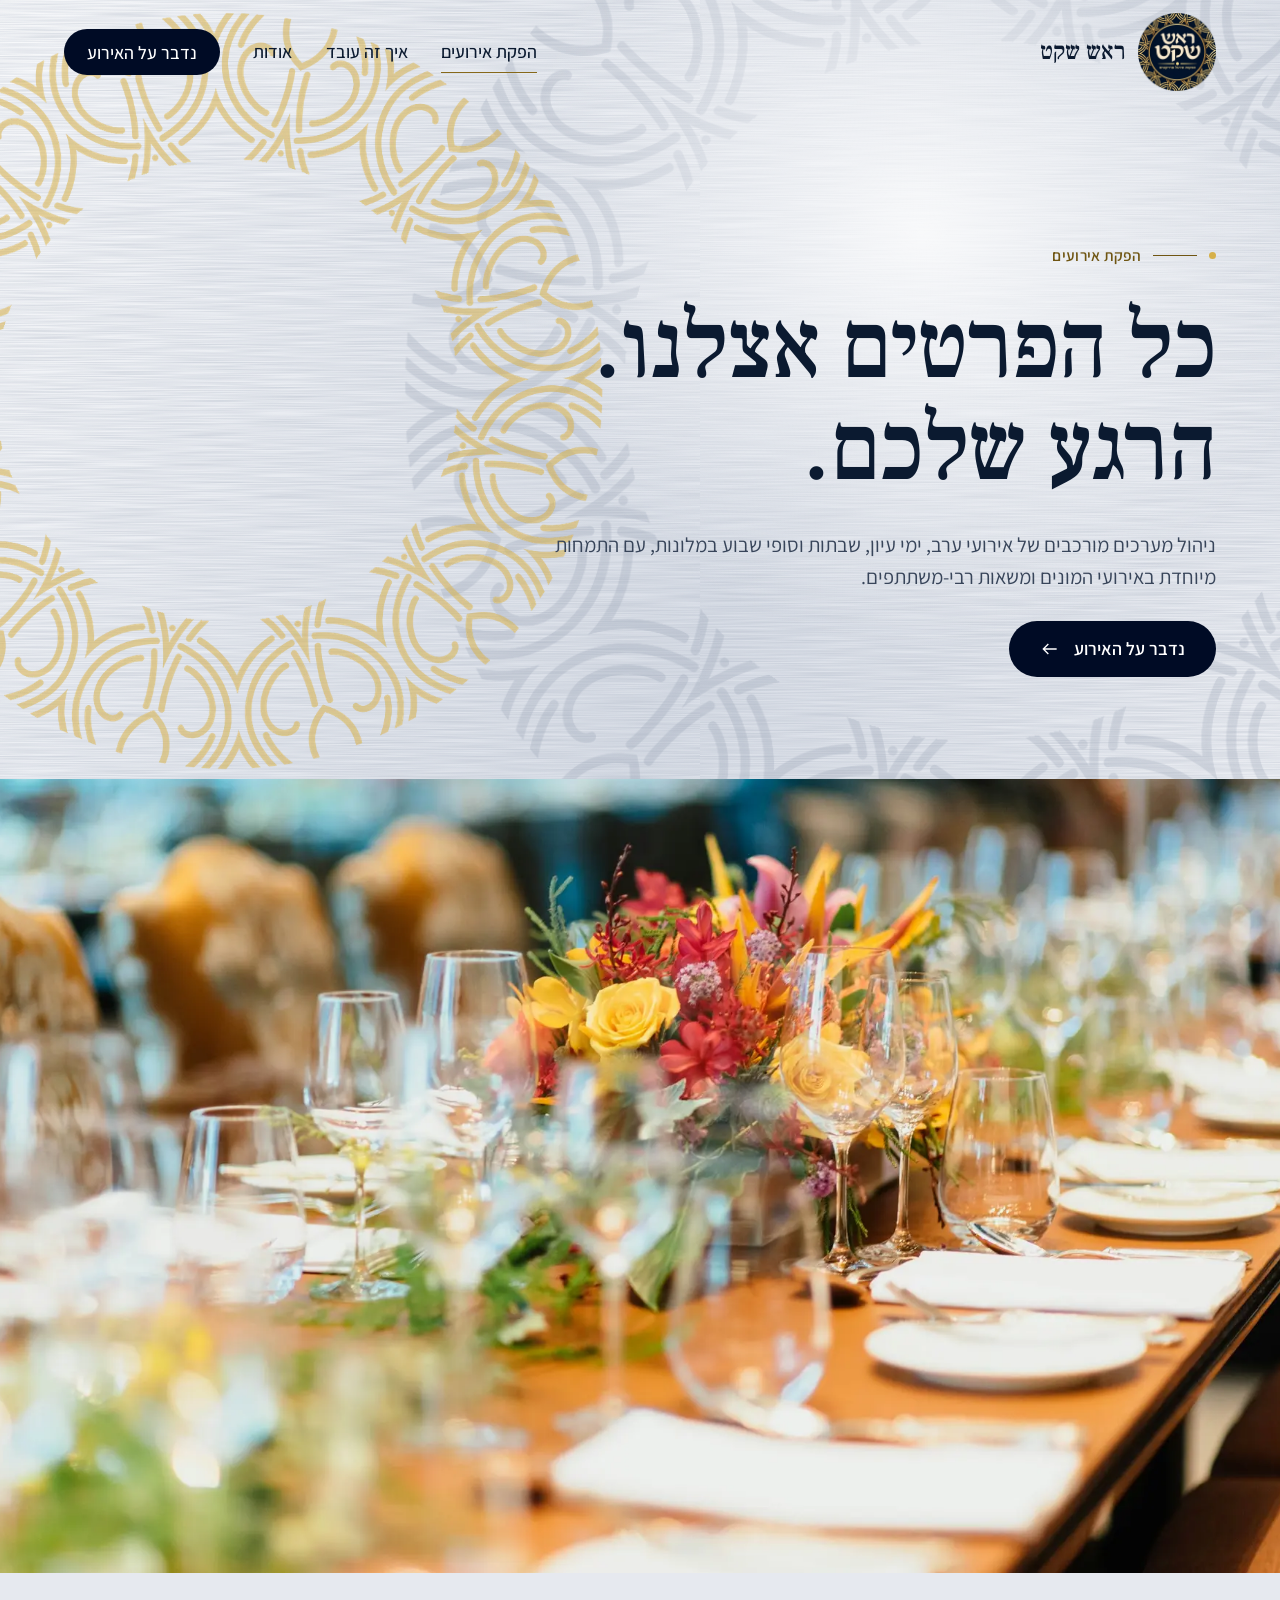
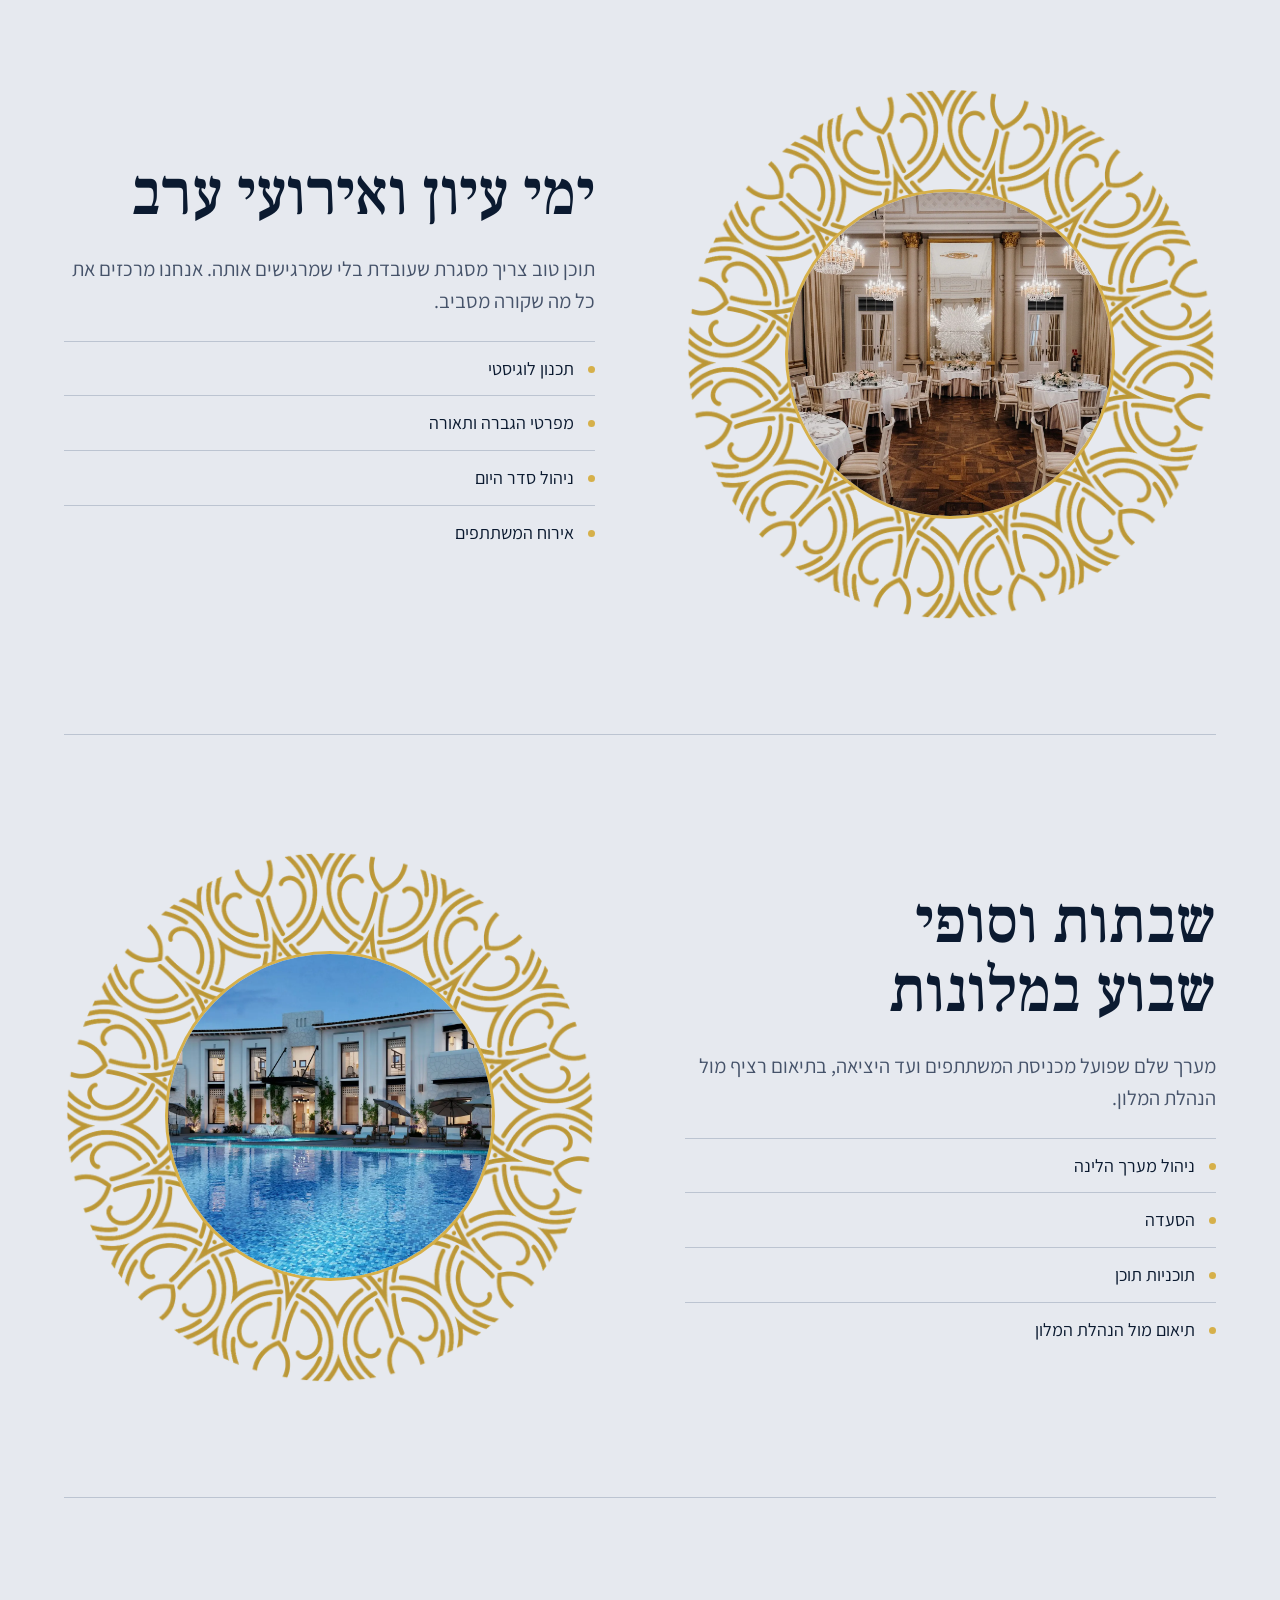
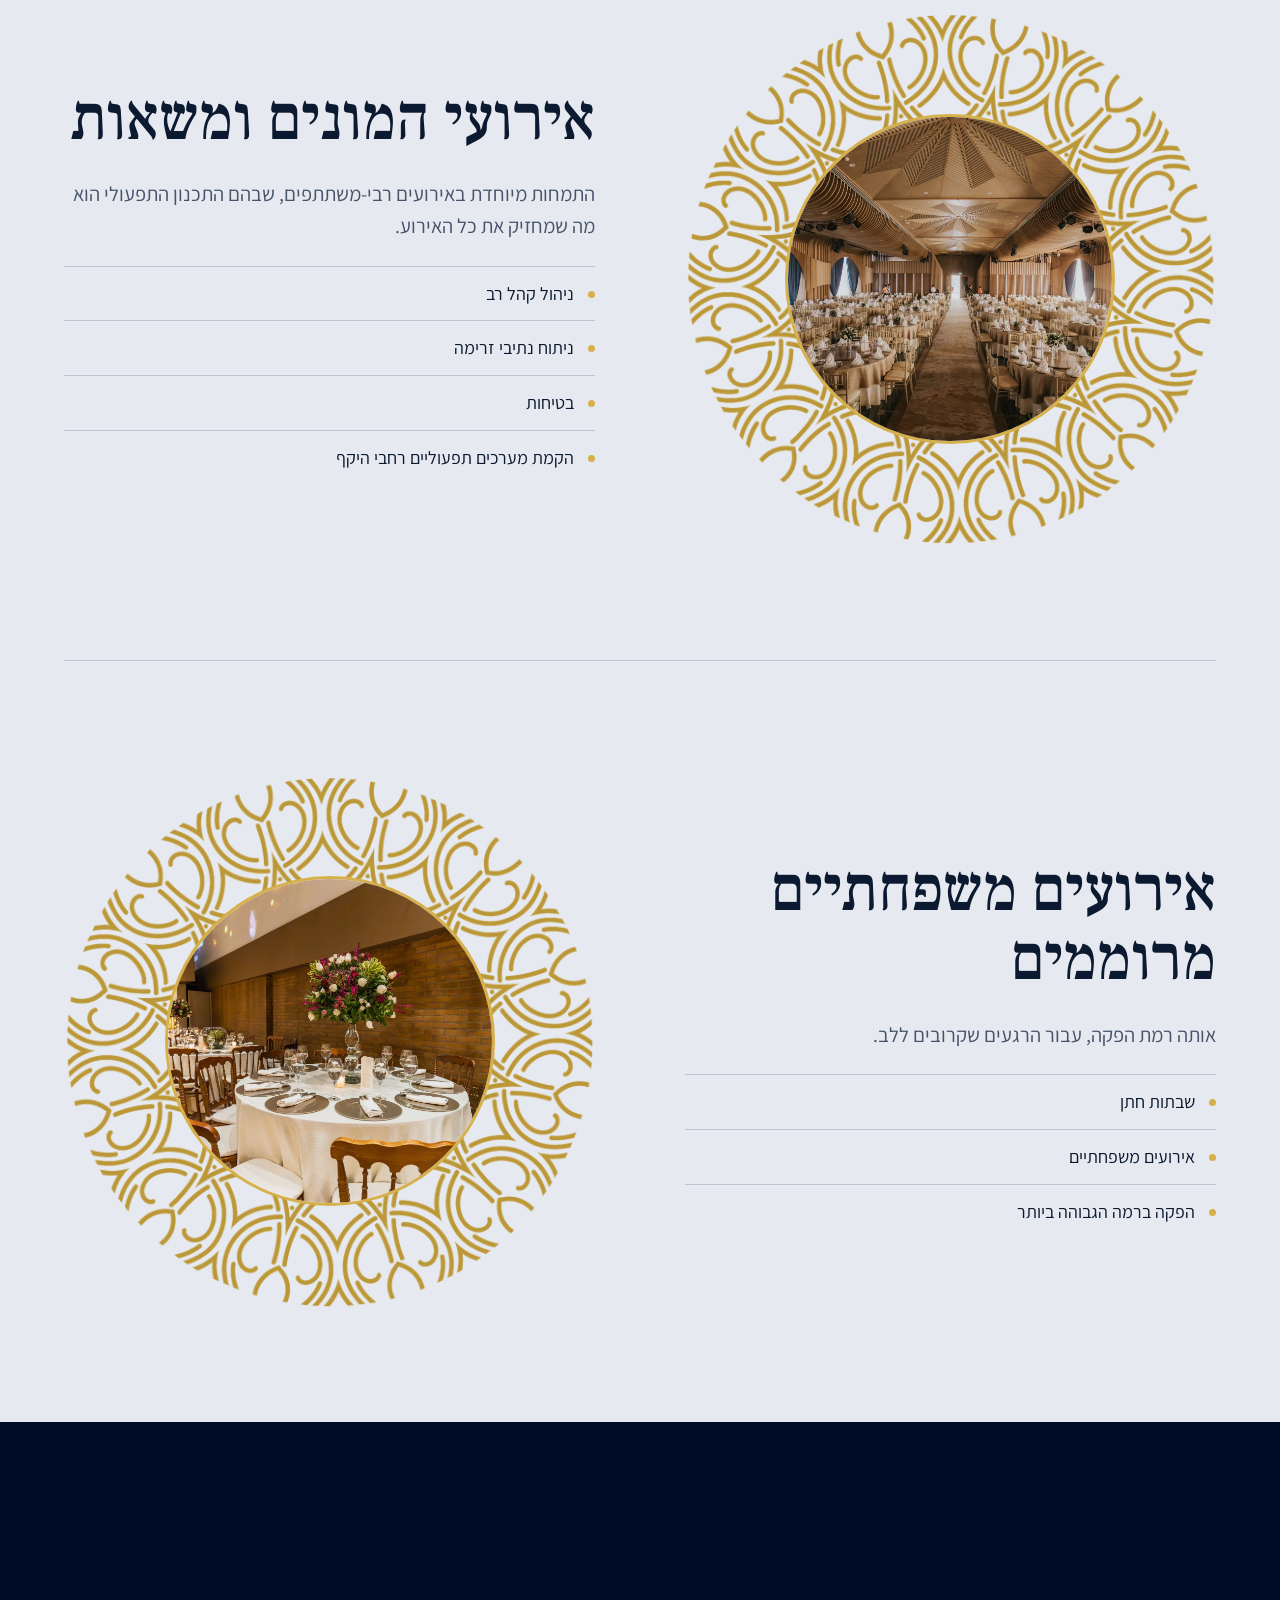
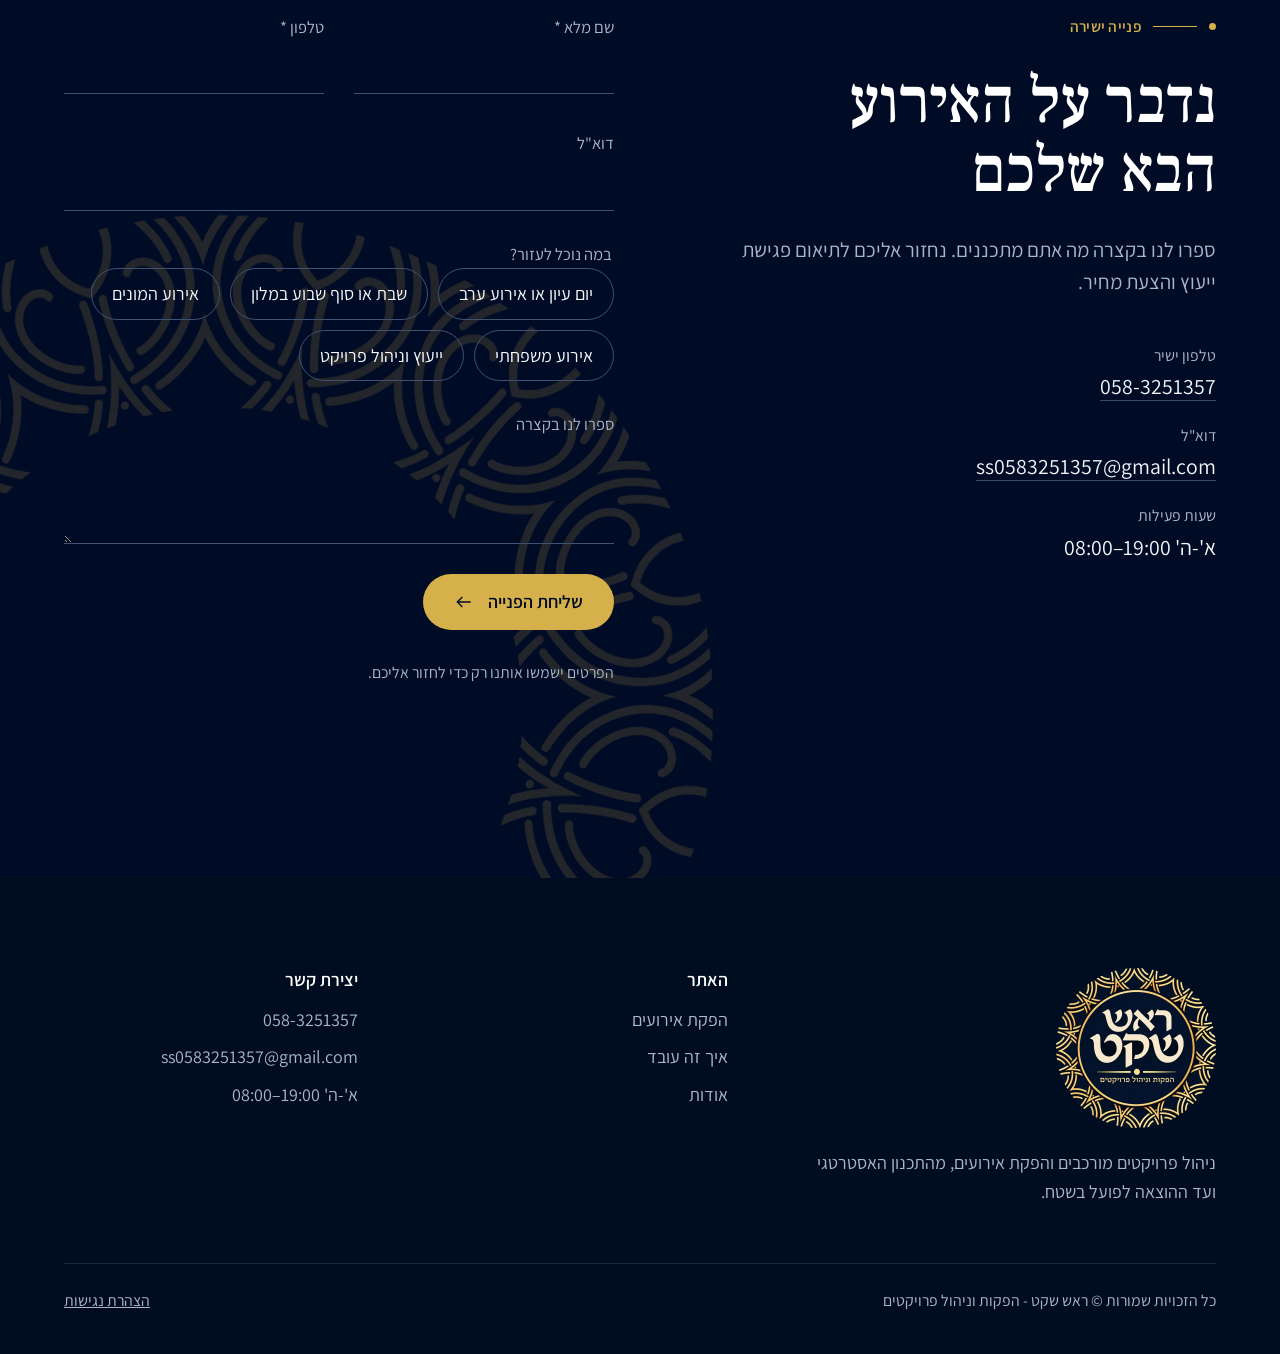
==== commit e5d75cfa: "Silver surface across the whole site, stronger phone layout with services opening from a circle, new" ====
--- a/events.html
+++ b/events.html
@@ -17,7 +17,7 @@
 <link rel="preconnect" href="https://fonts.googleapis.com">
 <link rel="preconnect" href="https://fonts.gstatic.com" crossorigin>
 <link rel="stylesheet" href="https://fonts.googleapis.com/css2?family=Assistant:wght@400;500;600&family=Frank+Ruhl+Libre:wght@500&display=swap">
-<link rel="stylesheet" href="assets/style.css?v=18">
+<link rel="stylesheet" href="assets/style.css?v=27">
 <script type="application/ld+json">{"@context":"https://schema.org","@type":"ProfessionalService","name":"ראש שקט - הפקות וניהול פרויקטים","telephone":"+972-58-325-1357","email":"ss0583251357@gmail.com","openingHours":"Su-Th 08:00-19:00","areaServed":"IL"}</script>
 </head>
 <body>
@@ -40,7 +40,7 @@
 <main id="main">
 <section class="page-hero silver">
   <div class="silver-orn" aria-hidden="true"></div>
-  <div class="deco" aria-hidden="true" data-scroll-rot><img src="assets/ornament.webp" alt="" width="1100" height="1100"></div>
+  <div class="deco" aria-hidden="true"><img src="assets/ornament.webp" alt="" width="1100" height="1100"></div>
   <div class="wrap"><div class="in">
     <span class="mark">הפקת אירועים</span>
     <h1 class="h-xl">כל הפרטים אצלנו. הרגע שלכם.</h1>
@@ -53,7 +53,7 @@
     <article class="chapter" id="study">
       <div class="chapter-media" data-reveal><div class="orb">
   <div class="orb-ring" aria-hidden="true"><img src="assets/ornament.webp" alt="" width="1100" height="1100" loading="lazy"></div>
-  <div class="orb-photos"><img class="on" src="assets/images/conference.webp" alt="אולם כנסים ערוך" loading="lazy"></div>
+  <div class="orb-photos"><img class="on" src="assets/images/evening.webp" alt="אולם כנסים ערוך" loading="lazy"></div>
 </div></div>
       <div class="chapter-copy" data-reveal>
         <h2 class="h-l">ימי עיון ואירועי ערב</h2>
@@ -75,7 +75,7 @@
     <article class="chapter" id="mass">
       <div class="chapter-media" data-reveal><div class="orb">
   <div class="orb-ring" aria-hidden="true"><img src="assets/ornament.webp" alt="" width="1100" height="1100" loading="lazy"></div>
-  <div class="orb-photos"><img class="on" src="assets/images/stage.webp" alt="במה מוארת באלומות אור" loading="lazy"></div>
+  <div class="orb-photos"><img class="on" src="assets/images/mass.webp" alt="במה מוארת באלומות אור" loading="lazy"></div>
 </div></div>
       <div class="chapter-copy" data-reveal>
         <h2 class="h-l">אירועי המונים ומשאות</h2>
@@ -86,7 +86,7 @@
     <article class="chapter" id="family">
       <div class="chapter-media" data-reveal><div class="orb">
   <div class="orb-ring" aria-hidden="true"><img src="assets/ornament.webp" alt="" width="1100" height="1100" loading="lazy"></div>
-  <div class="orb-photos"><img class="on" src="assets/images/table.webp" alt="שולחן אירוע ערוך" loading="lazy"></div>
+  <div class="orb-photos"><img class="on" src="assets/images/family.webp" alt="שולחן אירוע ערוך" loading="lazy"></div>
 </div></div>
       <div class="chapter-copy" data-reveal>
         <h2 class="h-l">אירועים משפחתיים מרוממים</h2>
@@ -185,6 +185,6 @@
   <a class="btn btn-line" href="tel:0583251357">חיוג</a>
   <a class="btn btn-solid" href="#contact">השארת פרטים</a>
 </div>
-<script src="assets/main.js?v=18"></script>
+<script src="assets/main.js?v=27"></script>
 </body>
 </html>
--- a/assets/style.css
+++ b/assets/style.css
@@ -7,8 +7,8 @@
   --paper: #ffffff;
   --mist: #f3f5f8;
   --ink: #0b1a30;
-  --muted: #566479;
-  --line: #dde2ea;
+  --muted: #46536a;
+  --line: #bcc4d1;
   --silver: #e6e9ef;
   --grain: url("data:image/svg+xml,%3Csvg xmlns='http://www.w3.org/2000/svg' width='700' height='700'%3E%3Cfilter id='b'%3E%3CfeTurbulence type='fractalNoise' baseFrequency='.012 .85' numOctaves='2' seed='4'/%3E%3CfeColorMatrix values='0 0 0 0 .32 0 0 0 0 .37 0 0 0 0 .46 0 0 0 .5 -.12'/%3E%3C/filter%3E%3Crect width='700' height='700' filter='url(%23b)'/%3E%3C/svg%3E");
   --on-navy: #f4f6fa;
@@ -25,7 +25,6 @@
 html { scroll-behavior: smooth; -webkit-text-size-adjust: 100%; overflow-x: hidden; overflow-x: clip; }
 body {
   margin: 0;
-  background: var(--paper);
   color: var(--ink);
   font-family: var(--body);
   font-size: clamp(18px, 1.25vw, 20px);
@@ -33,6 +32,10 @@
   overflow-x: clip;
 }
 [hidden] { display: none !important; }
+/* One brushed silver surface behind the whole site: light bands and the logo's ornament drift with the scroll */
+html { background: var(--silver); }
+body::before { content: ""; position: fixed; inset: 0; z-index: -2; background: var(--grain), linear-gradient(118deg, #f8f9fb 0%, #d3d9e3 24%, #f5f6f9 46%, #c6cdd9 68%, #f2f4f7 86%, #d9dee7 100%); background-size: 700px 700px, 100% 240vh; background-position: 0 0, 0 calc(var(--sy, 0px) * -.35); }
+body::after { content: ""; position: fixed; z-index: -1; width: 130vmax; aspect-ratio: 1; left: -52vmax; top: -18vmax; background: #66748c; opacity: .13; -webkit-mask: url(ornament.webp) center / 100% 100% no-repeat; mask: url(ornament.webp) center / 100% 100% no-repeat; transform: translateY(calc(var(--sy, 0px) * -.04)); pointer-events: none; }
 img { display: block; max-width: 100%; height: auto; }
 a { color: inherit; }
 h1, h2, h3, p, ul, ol, figure, blockquote { margin: 0; padding: 0; }
@@ -97,23 +100,19 @@
 .menu-btn[aria-expanded="true"] span:last-child { transform: translateY(-5px) rotate(-45deg); }
 
 /* Hero: the logo's circle opens like an aperture */
-.hero { position: relative; height: 240vh; height: 240svh; background: var(--paper); }
+.hero { position: relative; height: 240vh; height: 240svh; }
 .hero-stick { position: sticky; top: 0; height: 100vh; height: 100svh; overflow: hidden; display: flex; align-items: center; }
 /* Brushed silver: moving sheen, a highlight that follows the pointer, fine metal grain */
 .silver { background-color: var(--silver); isolation: isolate; }
 .silver::before { content: ""; position: absolute; inset: 0; z-index: -2; background: linear-gradient(118deg, #f8f9fb 0%, #d9dee7 22%, #f5f6f9 42%, #c9d0dc 62%, #f2f4f7 80%, #dde2ea 100%); background-size: 280% 280%; animation: sheen 22s ease-in-out infinite alternate; }
 .silver::after { content: ""; position: absolute; inset: 0; z-index: -1; background: radial-gradient(circle 46vmax at var(--mx, 72%) var(--my, 30%), rgba(255, 255, 255, .85), transparent 70%), var(--grain); background-size: auto, 700px 700px; }
-.silver-orn { position: absolute; z-index: -1; width: 128vmin; aspect-ratio: 1; right: -30vmin; top: 50%; translate: 0 -50%; background: #66748c; opacity: .17; -webkit-mask: url(ornament.webp) center / 100% 100% no-repeat; mask: url(ornament.webp) center / 100% 100% no-repeat; animation: spin 180s linear infinite reverse; pointer-events: none; }
+.silver-orn { position: absolute; z-index: -1; width: 128vmin; aspect-ratio: 1; right: -30vmin; top: 50%; translate: 0 -50%; background: #66748c; opacity: .17; -webkit-mask: url(ornament.webp) center / 100% 100% no-repeat; mask: url(ornament.webp) center / 100% 100% no-repeat; pointer-events: none; }
 .hero-media { position: absolute; inset: 0; clip-path: circle(var(--r, 26vh) at var(--x, 26%) var(--y, 54%)); }
 .hero-media img { width: 100%; height: 100%; object-fit: cover; transform: translateY(var(--hy, 0)) scale(var(--zoom, 1.18)); filter: brightness(var(--lift, 1)); }
-/* The closed circle shows one set table up close, and hands over to the whole hall as it opens */
-.hero-media .hero-first { position: absolute; left: var(--x, 26%); top: var(--y, 54%); width: var(--fw, 52vh); height: var(--fw, 52vh); max-width: none; aspect-ratio: 1; translate: none; object-fit: cover; filter: none; transform: translate(-50%, -50%) scale(var(--fs, 1)); opacity: var(--fo, 1); }
 .hero-shade { position: absolute; inset: 0; background: linear-gradient(to top, rgba(0, 11, 37, .62) 0%, rgba(0, 11, 37, .38) 24%, transparent 44%); opacity: var(--shade, 0); }
 .hero-ring { position: absolute; left: 0; top: 0; width: var(--ring, 66vh); aspect-ratio: 1; transform: translate(var(--rx, 0), var(--ry, 0)) translate(-50%, -50%) scale(var(--rs, 1)) rotate(var(--rot, 0deg)); opacity: var(--ro, 1); pointer-events: none; will-change: transform; }
-.spin { position: absolute; inset: 0; animation: spin 120s linear infinite; }
+.spin { position: absolute; inset: 0; }
 .hero-ring img { width: 100%; height: 100%; filter: brightness(.86) saturate(1.1); }
-/* A band of light travels around the gold ornament */
-.glint { position: absolute; inset: 0; background: conic-gradient(from var(--glint, 0deg), transparent 0 70%, #fff6cf 84%, transparent 94%); -webkit-mask: url(ornament.webp) center / 100% 100% no-repeat; mask: url(ornament.webp) center / 100% 100% no-repeat; animation: glint 7s linear infinite; }
 .hero-copy { position: relative; z-index: 2; padding-top: 74px; width: 100%; opacity: var(--co, 1); transform: translateY(var(--cy, 0)); }
 .hero .lead, .page-hero .lead { color: #38455a; }
 .hero .btn-line { background: rgba(255, 255, 255, .55); border-color: #aeb7c5; }
@@ -125,22 +124,19 @@
 .hero-after { position: absolute; z-index: 3; inset: auto 0 12vh; color: #fff; opacity: var(--ao, 0); transform: translateY(var(--ay, 30px)); pointer-events: none; }
 .hero-after p { font: 500 clamp(32px, 5vw, 84px)/1.12 var(--display); max-width: 16em; text-wrap: balance; text-shadow: 0 2px 18px rgba(0, 11, 37, .75); }
 
-@property --glint { syntax: "<angle>"; inherits: false; initial-value: 0deg; }
-@keyframes glint { to { --glint: 360deg; } }
 @keyframes sheen { from { background-position: 0% 30%; } to { background-position: 100% 70%; } }
-@keyframes spin { to { transform: rotate(-360deg); } }
 @keyframes rise { from { transform: translateY(26px); } to { transform: none; } }
 
 /* Page hero for inner pages */
 .page-hero { padding-block: clamp(150px, 19vw, 260px) clamp(60px, 8vw, 110px); position: relative; overflow: hidden; }
 .page-hero .in { display: grid; gap: 28px; justify-items: start; position: relative; z-index: 1; max-width: 1000px; }
 .page-hero .deco { position: absolute; left: -12vw; top: 50%; width: min(62vw, 760px); translate: 0 -50%; opacity: .55; }
-.deco img { width: 100%; animation: spin 140s linear infinite; }
+.deco img { width: 100%; }
 .bleed { width: 100%; height: clamp(320px, 62vw, 860px); overflow: hidden; }
 .bleed img { width: 100%; height: 118%; object-fit: cover; transform: translateY(var(--py, 0)); }
 
 /* Marquee */
-.ticker { padding-block: clamp(36px, 5vw, 64px); overflow: hidden; border-bottom: 1px solid var(--line); direction: ltr; }
+.ticker { position: relative; padding-block: clamp(30px, 4vw, 56px); overflow: hidden; direction: ltr; background: var(--navy); color: #fff; }
 .ticker-track { display: flex; width: max-content; animation: slide 46s linear infinite; }
 .ticker:hover .ticker-track { animation-play-state: paused; }
 .ticker ul { display: flex; align-items: center; direction: rtl; flex-direction: row-reverse; }
@@ -151,11 +147,11 @@
 /* One partner */
 .one { display: grid; gap: clamp(56px, 8vw, 120px); }
 .one-text { font: 500 clamp(34px, 5.2vw, 88px)/1.18 var(--display); max-width: 19em; }
-.one-text span { color: #c6cdd8; transition: color .4s; }
+.one-text span { color: #a9b2c0; transition: color .4s; }
 .one-text span.on { color: var(--ink); }
 .stats { display: grid; grid-template-columns: repeat(3, minmax(0, 1fr)); gap: clamp(24px, 4vw, 64px); }
 .stat { display: grid; gap: 6px; border-top: 1px solid var(--line); padding-top: 22px; }
-.stat b { font: 500 clamp(52px, 7vw, 112px)/1 var(--display); color: var(--navy); font-variant-numeric: tabular-nums; unicode-bidi: isolate; text-align: right; }
+.stat b { font: 500 clamp(52px, 7vw, 112px)/1 var(--display); color: var(--gold-deep); font-variant-numeric: tabular-nums; unicode-bidi: isolate; text-align: right; }
 .stat span { color: var(--muted); }
 .ends { display: flex; flex-wrap: wrap; gap: 12px; }
 .ends li { padding: 10px 22px; border: 1px solid var(--line); border-radius: 999px; }
@@ -167,15 +163,16 @@
 .svc-row { border-top: 1px solid var(--line); }
 .svc-row:last-child { border-bottom: 1px solid var(--line); }
 .svc-row a { display: grid; gap: 10px; padding-block: clamp(28px, 3.4vw, 52px); text-decoration: none; transition: padding .45s var(--ease); }
-.svc-row h3 { font-size: clamp(30px, 3.5vw, 58px); color: #8d98a9; transition: color .35s; }
+.svc-row h3 { font-size: clamp(30px, 3.5vw, 58px); color: #7b8698; transition: color .35s; }
 .svc-row p { color: var(--muted); max-width: 30em; }
+.svc-row img { display: none; }
 .svc-row small { color: var(--gold-deep); font-weight: 600; font-size: .86em; }
 .svc-row.on h3, .svc-row a:hover h3 { color: var(--ink); }
 .svc-row.on a { padding-inline-start: 22px; }
 .svc-view { position: sticky; top: 14vh; min-width: 0; }
 .orb { position: relative; width: min(100%, 68vh); aspect-ratio: 1; margin-inline: auto; }
 .orb-ring { position: absolute; inset: 0; }
-.orb-ring img { width: 100%; animation: spin 100s linear infinite; filter: brightness(.86) saturate(1.1); }
+.orb-ring img { width: 100%; filter: brightness(.86) saturate(1.1); }
 .orb-photos { position: absolute; inset: 19.5%; border-radius: 50%; overflow: hidden; box-shadow: 0 0 0 3px var(--gold); background: var(--mist); }
 .orb-photos img { position: absolute; inset: 0; width: 100%; height: 100%; object-fit: cover; opacity: 0; transform: scale(1.1); transition: opacity .7s, transform 1.4s var(--ease); }
 .orb-photos img.on { opacity: 1; transform: none; }
@@ -196,7 +193,7 @@
 
 /* Quote */
 .quote { display: grid; justify-items: center; text-align: center; gap: 34px; position: relative; }
-.quote .deco { position: absolute; width: min(90vw, 780px); top: 50%; left: 50%; translate: -50% -50%; opacity: .2; pointer-events: none; }
+.quote .deco { position: absolute; width: min(90vw, 780px); top: 50%; left: 50%; translate: -50% -50%; opacity: .45; pointer-events: none; }
 .quote blockquote { position: relative; font: 500 clamp(30px, 4.2vw, 68px)/1.25 var(--display); max-width: 19em; text-wrap: balance; }
 .quote figcaption { position: relative; color: var(--muted); }
 .quote figure { display: grid; gap: 30px; justify-items: center; }
@@ -292,12 +289,17 @@
   .hero-after { bottom: 18vh; }
   .stats { grid-template-columns: minmax(0, 1fr); gap: 20px; }
   .stat { grid-template-columns: minmax(0, .8fr) minmax(0, 1fr); align-items: center; }
-  /* On phones the ring stays in view and changes photo as the rows scroll past it */
+  /* On phones each service is a full-width photo that opens from a circle as it scrolls in, like the hero */
   .svc { display: block; }
-  .svc-view { position: sticky; top: calc(72px + env(safe-area-inset-top, 0px)); z-index: 2; padding-block: 14px 26px; background: linear-gradient(var(--paper) 86%, transparent); }
-  .svc-view .orb { width: min(62vw, 31vh); }
-  .svc-row a { padding-block: 26px; }
-  .svc-row.on a { padding-inline-start: 0; }
+  .svc-view { display: none; }
+  .svc-list { margin-inline: calc(var(--gutter) * -1); display: grid; gap: 10px; }
+  .svc-row, .svc-row:last-child { border: 0; }
+  .svc-row a, .svc-row.on a { position: relative; display: flex; flex-direction: column; justify-content: flex-end; gap: 8px; height: min(125vw, 72vh); padding: 26px var(--gutter); overflow: hidden; background: var(--navy); clip-path: circle(var(--c, 150%) at 50% 50%); }
+  .svc-row a::after { content: ""; position: absolute; inset: 0; background: linear-gradient(to top, rgba(0, 11, 37, .9) 0%, rgba(0, 11, 37, .55) 28%, transparent 55%); }
+  .svc-row img { display: block; position: absolute; inset: 0; width: 100%; height: 100%; object-fit: cover; transform: scale(var(--cz, 1)); }
+  .svc-row h3, .svc-row.on h3, .svc-row a:hover h3 { position: relative; z-index: 1; color: #fff; font-size: clamp(34px, 9.5vw, 56px); }
+  .svc-row p { position: relative; z-index: 1; color: #e6e9ef; }
+  .hero h1 { font-size: clamp(56px, 17vw, 110px); }
   .page-hero .deco { display: none; }
   .steps { grid-template-columns: minmax(0, 1fr); padding-top: 0; padding-inline-start: 34px; gap: 44px; }
   .steps::before, .steps::after { inset: 0 auto 0 auto; right: 7px; top: 0; width: 1px; height: 100%; }
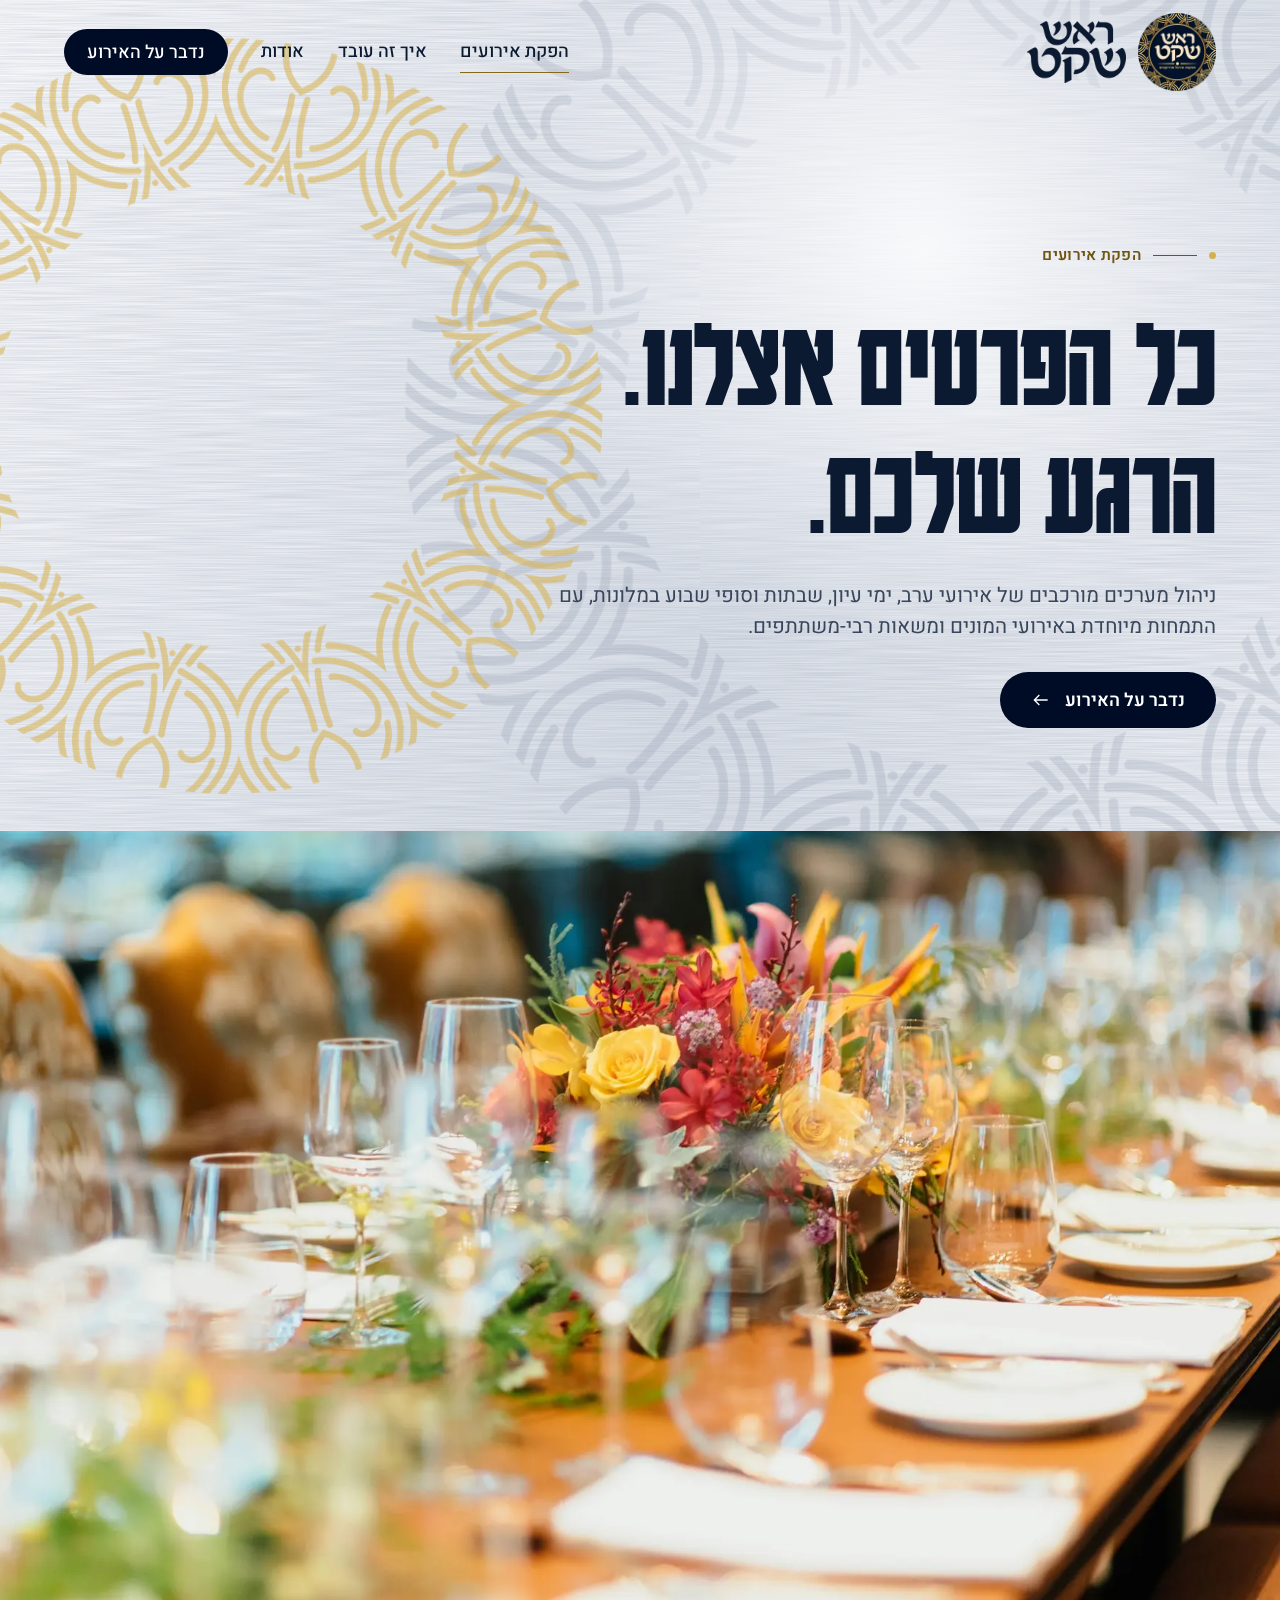
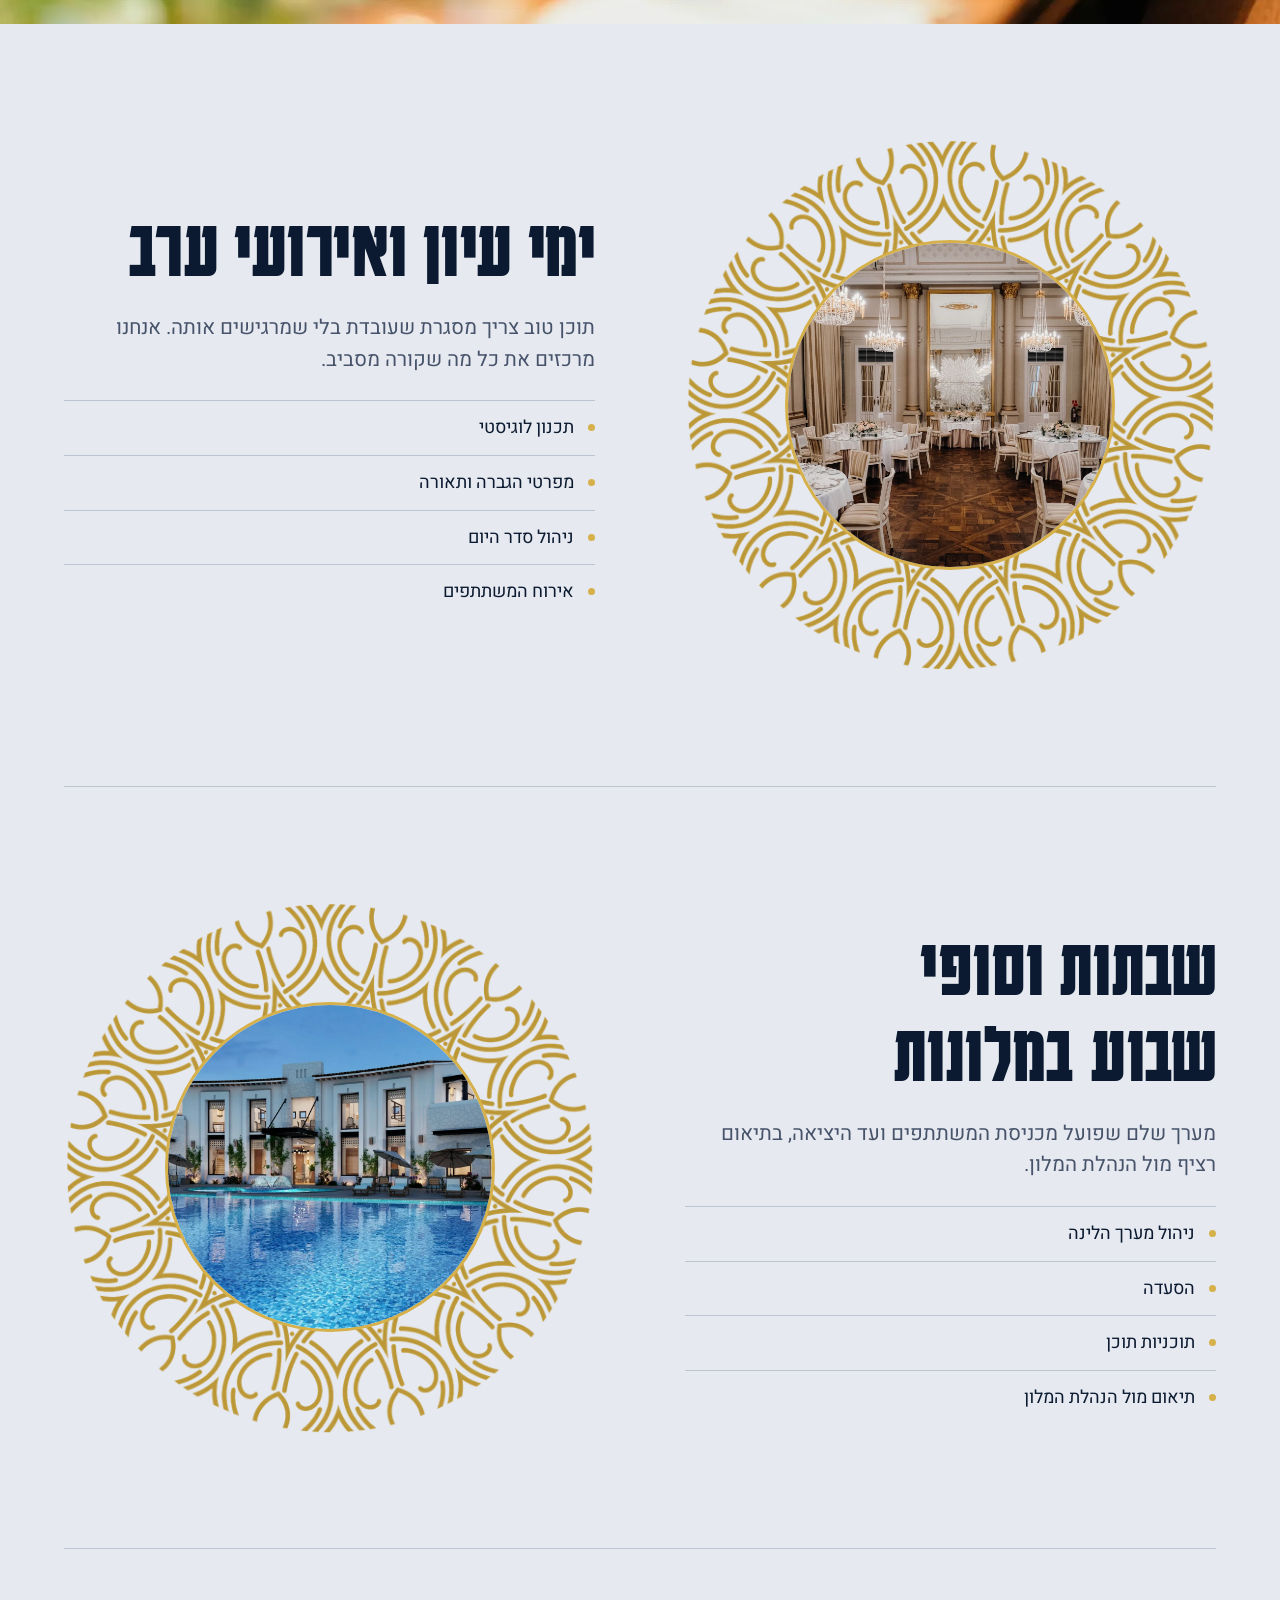
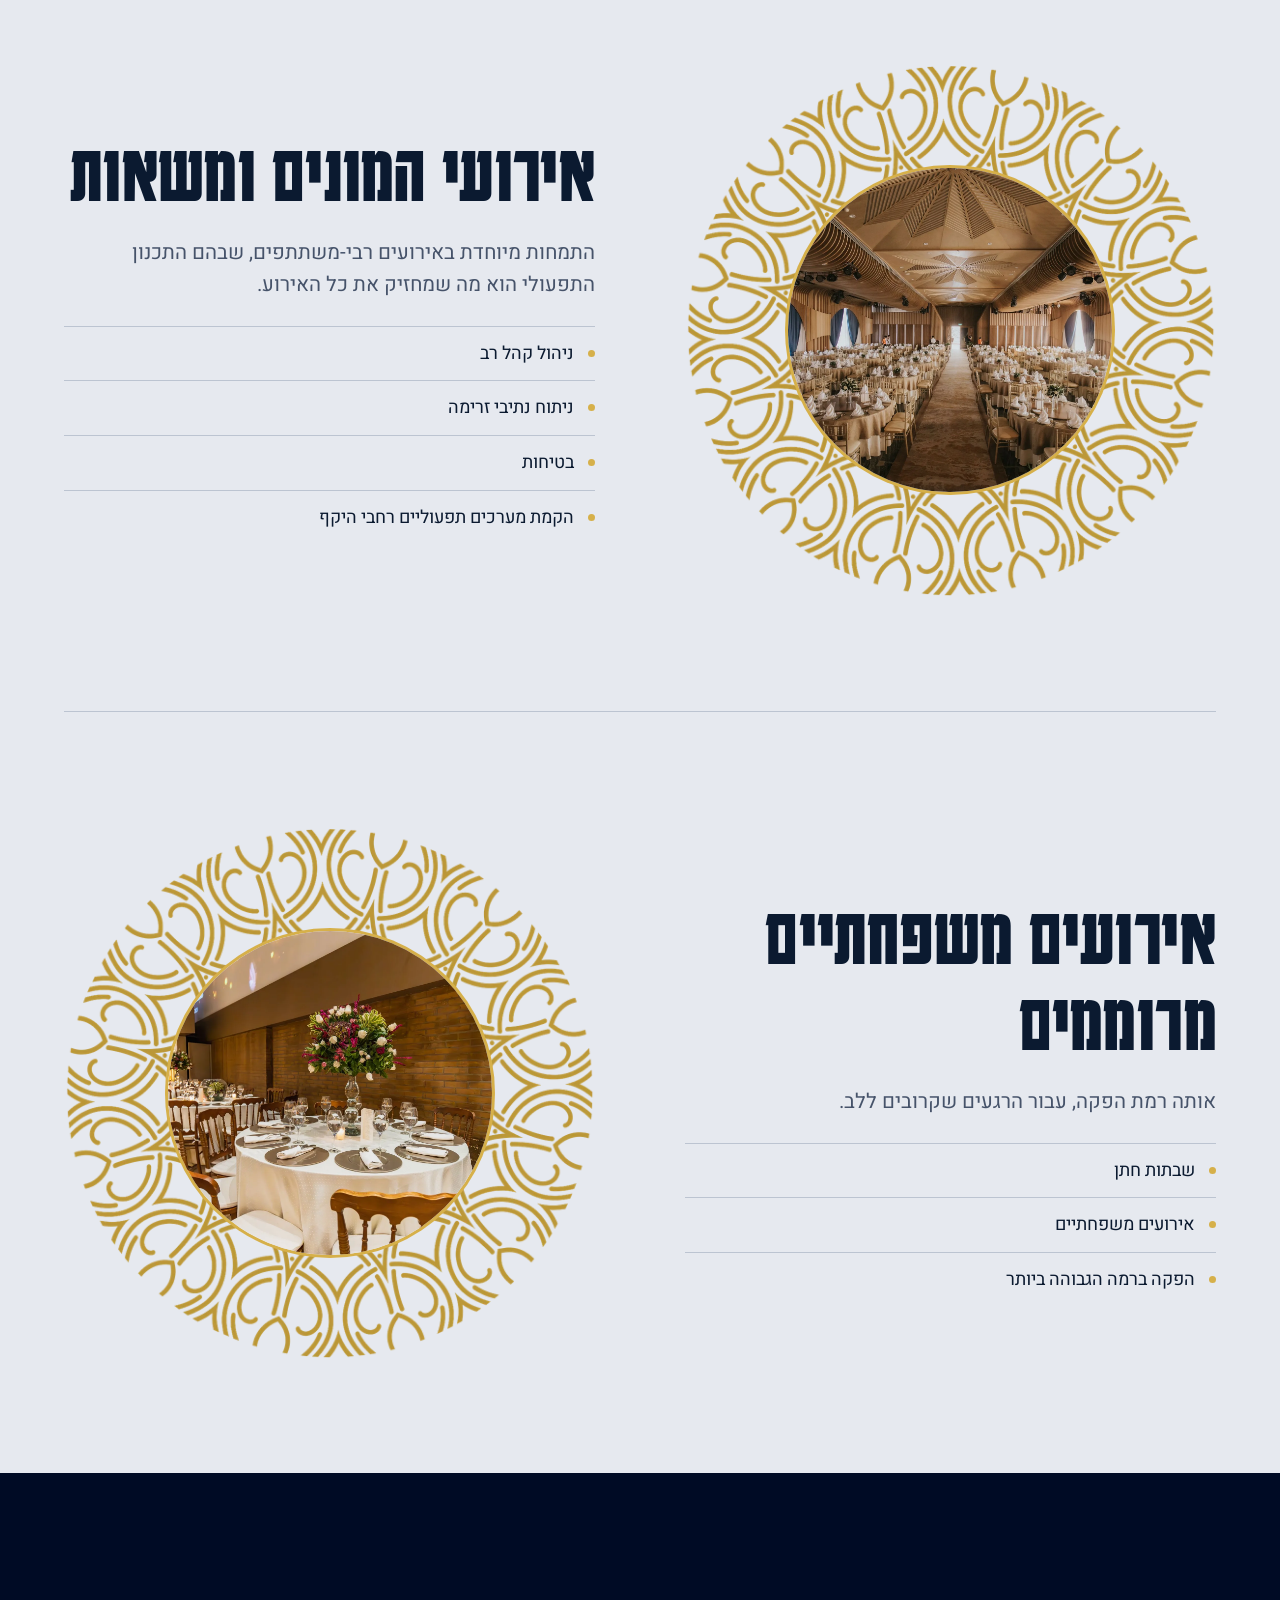
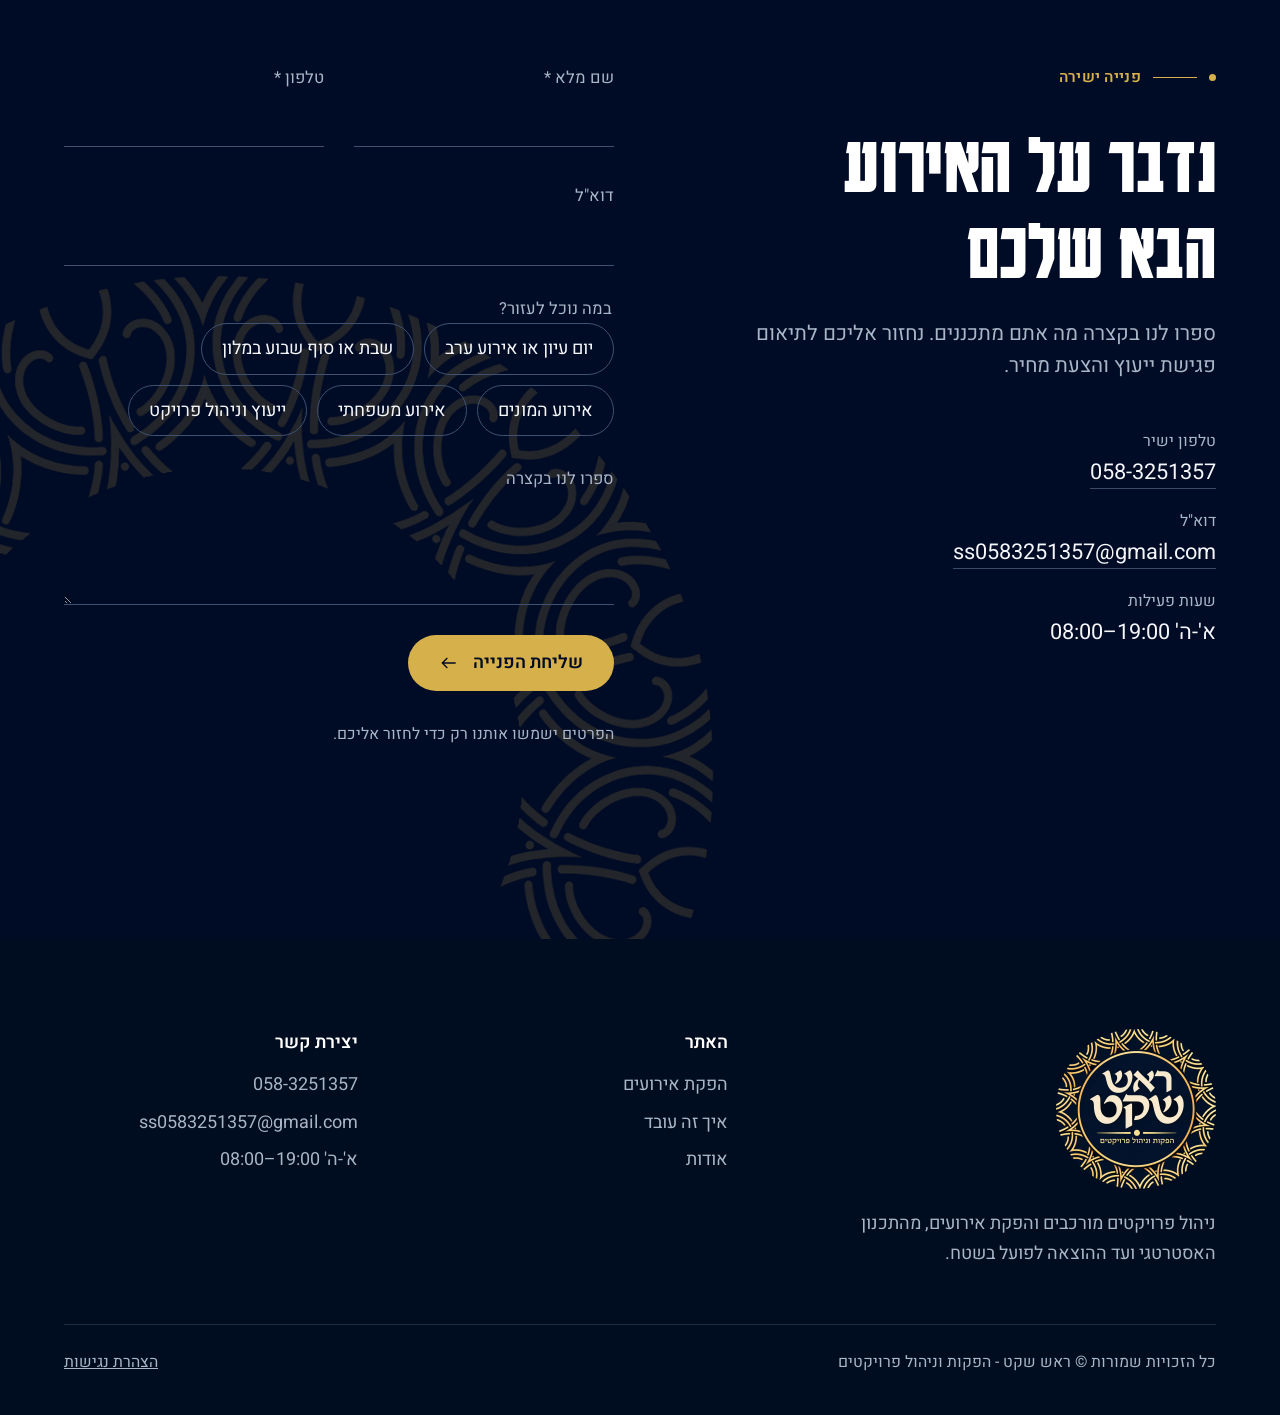
==== commit 572b0d50: "Karantina and Heebo across the site; the name beside the logo uses the logo's own lettering Co-Autho" ====
--- a/events.html
+++ b/events.html
@@ -16,8 +16,8 @@
 <link rel="apple-touch-icon" href="assets/apple-touch-icon.png">
 <link rel="preconnect" href="https://fonts.googleapis.com">
 <link rel="preconnect" href="https://fonts.gstatic.com" crossorigin>
-<link rel="stylesheet" href="https://fonts.googleapis.com/css2?family=Assistant:wght@400;500;600&family=Frank+Ruhl+Libre:wght@500&display=swap">
-<link rel="stylesheet" href="assets/style.css?v=27">
+<link rel="stylesheet" href="https://fonts.googleapis.com/css2?family=Heebo:wght@300;400;500;600&family=Karantina:wght@400;700&display=swap">
+<link rel="stylesheet" href="assets/style.css?v=28">
 <script type="application/ld+json">{"@context":"https://schema.org","@type":"ProfessionalService","name":"ראש שקט - הפקות וניהול פרויקטים","telephone":"+972-58-325-1357","email":"ss0583251357@gmail.com","openingHours":"Su-Th 08:00-19:00","areaServed":"IL"}</script>
 </head>
 <body>
@@ -26,7 +26,7 @@
   <div class="wrap head-in">
     <a class="brand" href="index.html" aria-label="ראש שקט, לעמוד הבית">
       <img src="assets/logo-disc.webp" alt="" width="78" height="78">
-      <b>ראש שקט</b>
+      <img class="word" src="assets/wordmark.webp" alt="" width="520" height="324">
     </a>
     <nav class="nav" id="nav" aria-label="ראשי">
       <a href="events.html" aria-current="page">הפקת אירועים</a>
@@ -185,6 +185,6 @@
   <a class="btn btn-line" href="tel:0583251357">חיוג</a>
   <a class="btn btn-solid" href="#contact">השארת פרטים</a>
 </div>
-<script src="assets/main.js?v=27"></script>
+<script src="assets/main.js?v=28"></script>
 </body>
 </html>
--- a/assets/style.css
+++ b/assets/style.css
@@ -13,8 +13,8 @@
   --grain: url("data:image/svg+xml,%3Csvg xmlns='http://www.w3.org/2000/svg' width='700' height='700'%3E%3Cfilter id='b'%3E%3CfeTurbulence type='fractalNoise' baseFrequency='.012 .85' numOctaves='2' seed='4'/%3E%3CfeColorMatrix values='0 0 0 0 .32 0 0 0 0 .37 0 0 0 0 .46 0 0 0 .5 -.12'/%3E%3C/filter%3E%3Crect width='700' height='700' filter='url(%23b)'/%3E%3C/svg%3E");
   --on-navy: #f4f6fa;
   --on-navy-muted: #aab6c8;
-  --display: "Frank Ruhl Libre", "David", "Times New Roman", serif;
-  --body: "Assistant", "Segoe UI", Arial, sans-serif;
+  --display: "Karantina", "Heebo", "Arial Narrow", sans-serif;
+  --body: "Heebo", "Segoe UI", Arial, sans-serif;
   --gutter: clamp(20px, 5vw, 80px);
   --section: clamp(96px, 15vw, 220px);
   --ease: cubic-bezier(.2, .7, .2, 1);
@@ -40,7 +40,7 @@
 a { color: inherit; }
 h1, h2, h3, p, ul, ol, figure, blockquote { margin: 0; padding: 0; }
 ul, ol { list-style: none; }
-h1, h2, h3 { font-family: var(--display); font-weight: 500; line-height: 1.08; text-wrap: balance; }
+h1, h2, h3 { font-family: var(--display); font-weight: 700; line-height: 1.02; letter-spacing: .005em; text-wrap: balance; }
 :focus-visible { outline: 3px solid var(--gold); outline-offset: 3px; border-radius: 4px; }
 [id] { scroll-margin-top: 110px; }
 
@@ -55,9 +55,9 @@
 .mark::after { content: ""; width: 7px; height: 7px; border-radius: 50%; background: var(--gold); order: -1; }
 .on-navy .mark { color: var(--gold); }
 
-.h-xl { font-size: clamp(54px, 7.4vw, 124px); letter-spacing: -.01em; }
-.h-l { font-size: clamp(36px, 5vw, 80px); }
-.h-m { font-size: clamp(28px, 3vw, 46px); }
+.h-xl { font-size: clamp(72px, 9.8vw, 164px); letter-spacing: -.01em; }
+.h-l { font-size: clamp(48px, 6.6vw, 106px); }
+.h-m { font-size: clamp(36px, 3.9vw, 60px); }
 .lead { font-size: clamp(20px, 1.6vw, 26px); line-height: 1.55; color: var(--muted); max-width: 34em; }
 .on-navy .lead { color: var(--on-navy-muted); }
 
@@ -87,7 +87,8 @@
 .brand { display: flex; align-items: center; gap: 12px; text-decoration: none; }
 .brand img { width: 78px; height: 78px; transition: width .35s var(--ease), height .35s var(--ease), transform .5s var(--ease); }
 .brand:hover img { transform: scale(1.05); }
-.brand b { font: 500 1.35em/1 var(--display); }
+.brand .word { width: auto; height: 62px; transition: height .35s var(--ease); }
+.is-stuck .brand .word { height: 52px; }
 .nav { display: flex; align-items: center; gap: clamp(20px, 2.6vw, 44px); }
 .nav a { text-decoration: none; font-weight: 500; position: relative; padding-block: 8px; }
 .nav a:not(.btn)::after { content: ""; position: absolute; inset: auto 0 2px; height: 1px; background: var(--gold-deep); transform: scaleX(0); transform-origin: right; transition: transform .35s var(--ease); }
@@ -122,7 +123,7 @@
 .hero h1 span + span { animation-delay: .14s; color: var(--gold-deep); }
 .hero-actions { display: flex; flex-wrap: wrap; gap: 14px; align-items: center; }
 .hero-after { position: absolute; z-index: 3; inset: auto 0 12vh; color: #fff; opacity: var(--ao, 0); transform: translateY(var(--ay, 30px)); pointer-events: none; }
-.hero-after p { font: 500 clamp(32px, 5vw, 84px)/1.12 var(--display); max-width: 16em; text-wrap: balance; text-shadow: 0 2px 18px rgba(0, 11, 37, .75); }
+.hero-after p { font: 700 clamp(44px, 6.6vw, 110px)/1.04 var(--display); max-width: 16em; text-wrap: balance; text-shadow: 0 2px 18px rgba(0, 11, 37, .75); }
 
 @keyframes sheen { from { background-position: 0% 30%; } to { background-position: 100% 70%; } }
 @keyframes rise { from { transform: translateY(26px); } to { transform: none; } }
@@ -140,18 +141,18 @@
 .ticker-track { display: flex; width: max-content; animation: slide 46s linear infinite; }
 .ticker:hover .ticker-track { animation-play-state: paused; }
 .ticker ul { display: flex; align-items: center; direction: rtl; flex-direction: row-reverse; }
-.ticker li { display: flex; align-items: center; font: 500 clamp(26px, 3.2vw, 52px)/1 var(--display); white-space: nowrap; }
+.ticker li { display: flex; align-items: center; font: 700 clamp(34px, 4.2vw, 68px)/1 var(--display); white-space: nowrap; }
 .ticker li::after { content: ""; width: 10px; height: 10px; margin-inline: clamp(28px, 4vw, 60px); border-radius: 50%; background: var(--gold); }
 @keyframes slide { to { transform: translateX(-50%); } }
 
 /* One partner */
 .one { display: grid; gap: clamp(56px, 8vw, 120px); }
-.one-text { font: 500 clamp(34px, 5.2vw, 88px)/1.18 var(--display); max-width: 19em; }
+.one-text { font: 700 clamp(46px, 6.8vw, 114px)/1.1 var(--display); max-width: 19em; }
 .one-text span { color: #a9b2c0; transition: color .4s; }
 .one-text span.on { color: var(--ink); }
 .stats { display: grid; grid-template-columns: repeat(3, minmax(0, 1fr)); gap: clamp(24px, 4vw, 64px); }
 .stat { display: grid; gap: 6px; border-top: 1px solid var(--line); padding-top: 22px; }
-.stat b { font: 500 clamp(52px, 7vw, 112px)/1 var(--display); color: var(--gold-deep); font-variant-numeric: tabular-nums; unicode-bidi: isolate; text-align: right; }
+.stat b { font: 700 clamp(70px, 9vw, 146px)/1 var(--display); color: var(--gold-deep); font-variant-numeric: tabular-nums; unicode-bidi: isolate; text-align: right; }
 .stat span { color: var(--muted); }
 .ends { display: flex; flex-wrap: wrap; gap: 12px; }
 .ends li { padding: 10px 22px; border: 1px solid var(--line); border-radius: 999px; }
@@ -163,7 +164,7 @@
 .svc-row { border-top: 1px solid var(--line); }
 .svc-row:last-child { border-bottom: 1px solid var(--line); }
 .svc-row a { display: grid; gap: 10px; padding-block: clamp(28px, 3.4vw, 52px); text-decoration: none; transition: padding .45s var(--ease); }
-.svc-row h3 { font-size: clamp(30px, 3.5vw, 58px); color: #7b8698; transition: color .35s; }
+.svc-row h3 { font-size: clamp(40px, 4.6vw, 76px); color: #7b8698; transition: color .35s; }
 .svc-row p { color: var(--muted); max-width: 30em; }
 .svc-row img { display: none; }
 .svc-row small { color: var(--gold-deep); font-weight: 600; font-size: .86em; }
@@ -188,13 +189,13 @@
 .step::before { content: ""; position: absolute; top: -42px; right: 0; width: 15px; height: 15px; border-radius: 50%; background: var(--navy); border: 1px solid var(--gold); transition: background .4s; z-index: 1; }
 .step.on::before { background: var(--gold); }
 .step b { font: 500 1em var(--body); color: var(--gold); }
-.step h3 { font-size: clamp(26px, 2.5vw, 40px); }
+.step h3 { font-size: clamp(36px, 3.3vw, 54px); }
 .step p { color: var(--on-navy-muted); }
 
 /* Quote */
 .quote { display: grid; justify-items: center; text-align: center; gap: 34px; position: relative; }
 .quote .deco { position: absolute; width: min(90vw, 780px); top: 50%; left: 50%; translate: -50% -50%; opacity: .45; pointer-events: none; }
-.quote blockquote { position: relative; font: 500 clamp(30px, 4.2vw, 68px)/1.25 var(--display); max-width: 19em; text-wrap: balance; }
+.quote blockquote { position: relative; font: 700 clamp(42px, 5.6vw, 92px)/1.14 var(--display); max-width: 19em; text-wrap: balance; }
 .quote figcaption { position: relative; color: var(--muted); }
 .quote figure { display: grid; gap: 30px; justify-items: center; }
 
@@ -258,7 +259,7 @@
 
 dialog { border: 0; border-radius: 20px; padding: clamp(24px, 4vw, 44px); max-width: min(640px, calc(100vw - 32px)); color: var(--ink); background: #fff; }
 dialog::backdrop { background: rgba(0, 11, 37, .7); }
-dialog h2 { font-size: 32px; margin-bottom: 14px; }
+dialog h2 { font-size: 44px; margin-bottom: 14px; }
 dialog ul { list-style: disc; padding-inline-start: 22px; margin-block: 14px; }
 dialog .btn { margin-top: 18px; }
 
@@ -297,9 +298,11 @@
   .svc-row a, .svc-row.on a { position: relative; display: flex; flex-direction: column; justify-content: flex-end; gap: 8px; height: min(125vw, 72vh); padding: 26px var(--gutter); overflow: hidden; background: var(--navy); clip-path: circle(var(--c, 150%) at 50% 50%); }
   .svc-row a::after { content: ""; position: absolute; inset: 0; background: linear-gradient(to top, rgba(0, 11, 37, .9) 0%, rgba(0, 11, 37, .55) 28%, transparent 55%); }
   .svc-row img { display: block; position: absolute; inset: 0; width: 100%; height: 100%; object-fit: cover; transform: scale(var(--cz, 1)); }
-  .svc-row h3, .svc-row.on h3, .svc-row a:hover h3 { position: relative; z-index: 1; color: #fff; font-size: clamp(34px, 9.5vw, 56px); }
+  .svc-row h3, .svc-row.on h3, .svc-row a:hover h3 { position: relative; z-index: 1; color: #fff; font-size: clamp(46px, 13vw, 76px); }
   .svc-row p { position: relative; z-index: 1; color: #e6e9ef; }
-  .hero h1 { font-size: clamp(56px, 17vw, 110px); }
+  .hero h1 { font-size: clamp(74px, 23vw, 140px); }
+  .brand .word { height: 50px; }
+  .is-stuck .brand .word { height: 44px; }
   .page-hero .deco { display: none; }
   .steps { grid-template-columns: minmax(0, 1fr); padding-top: 0; padding-inline-start: 34px; gap: 44px; }
   .steps::before, .steps::after { inset: 0 auto 0 auto; right: 7px; top: 0; width: 1px; height: 100%; }
